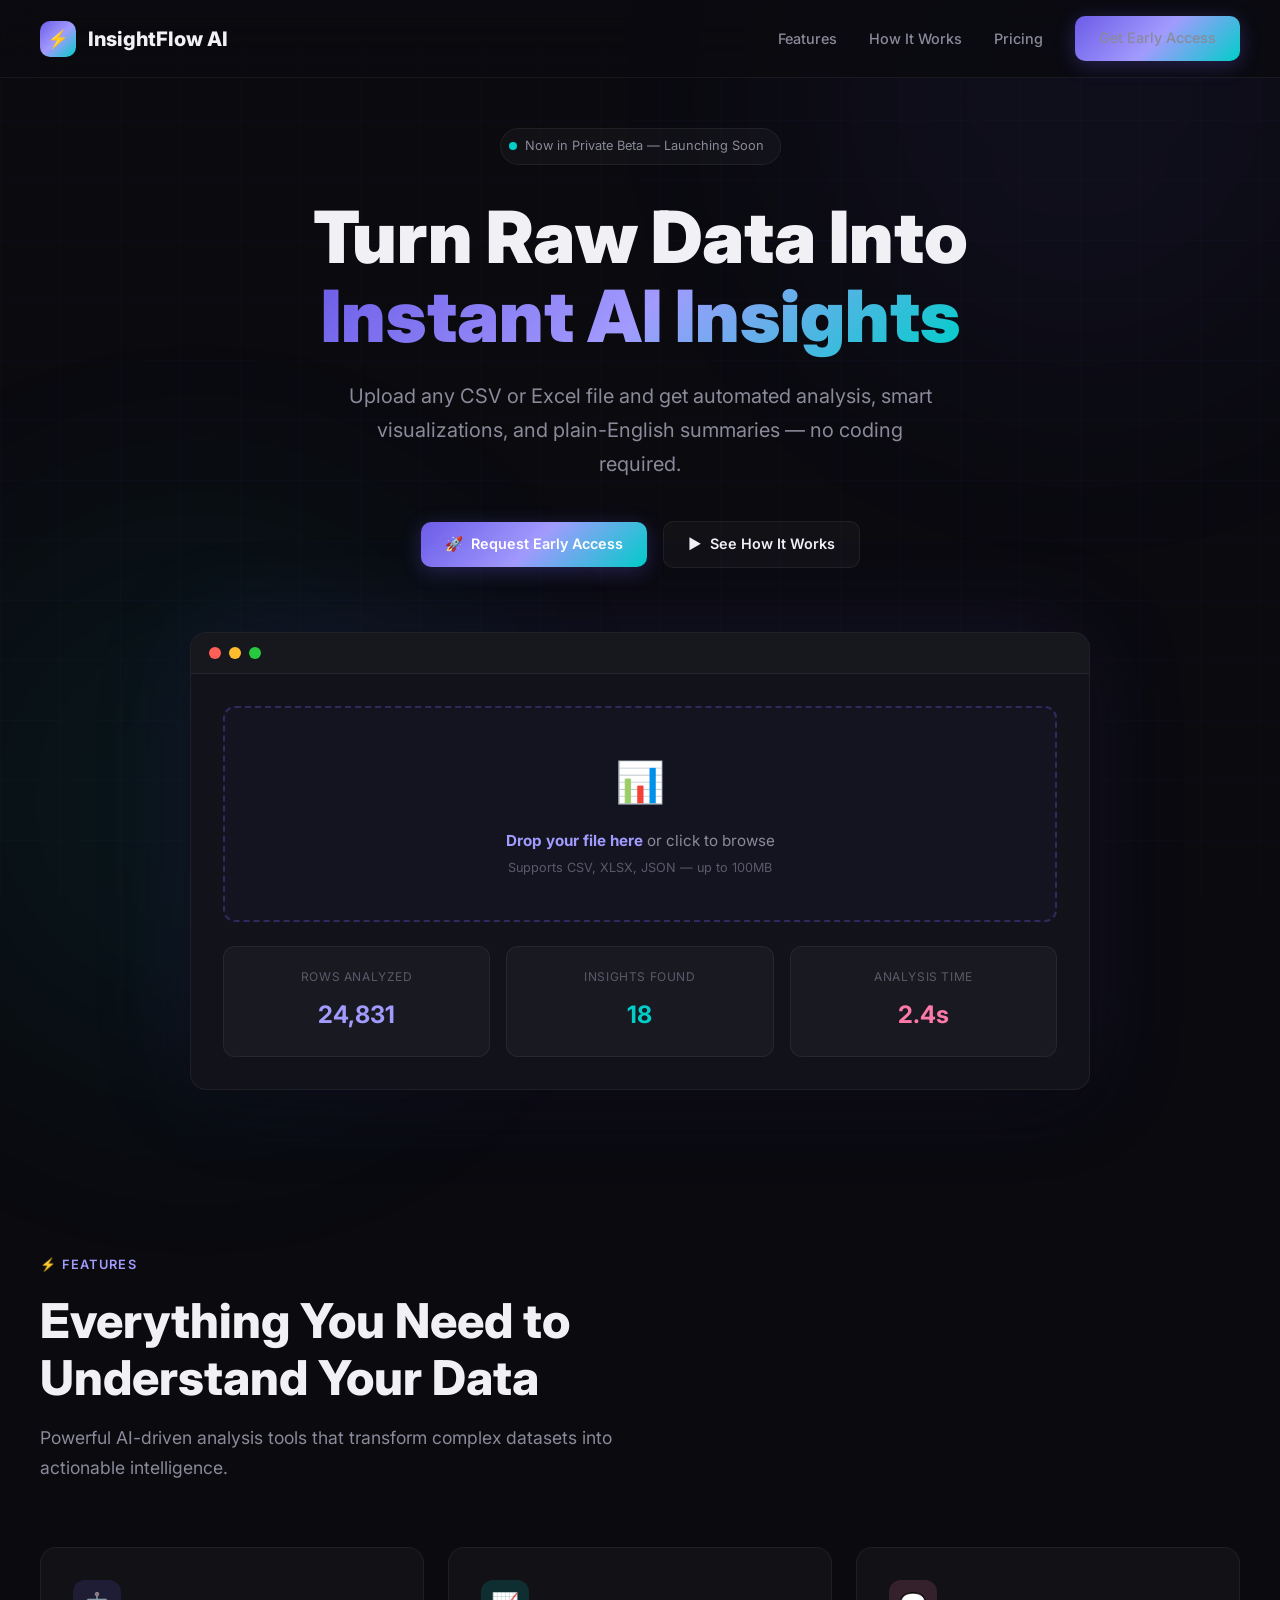
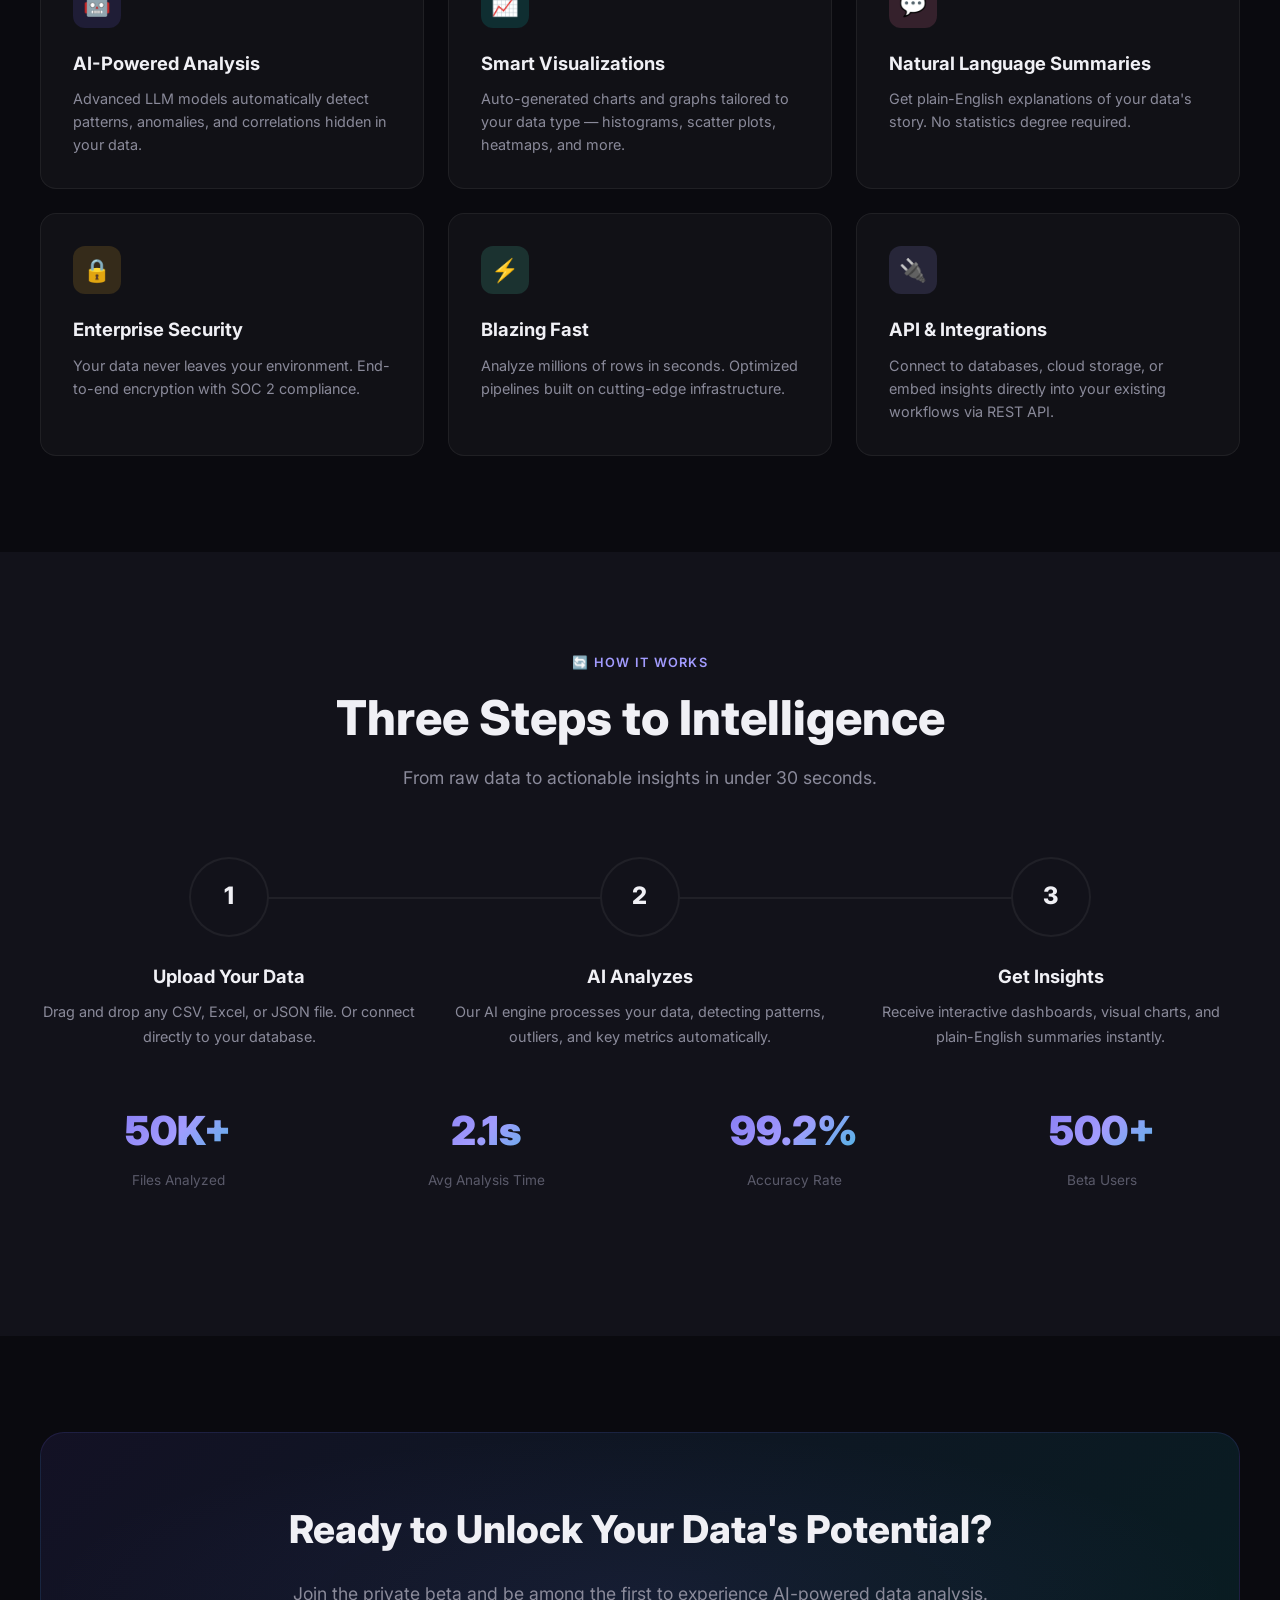
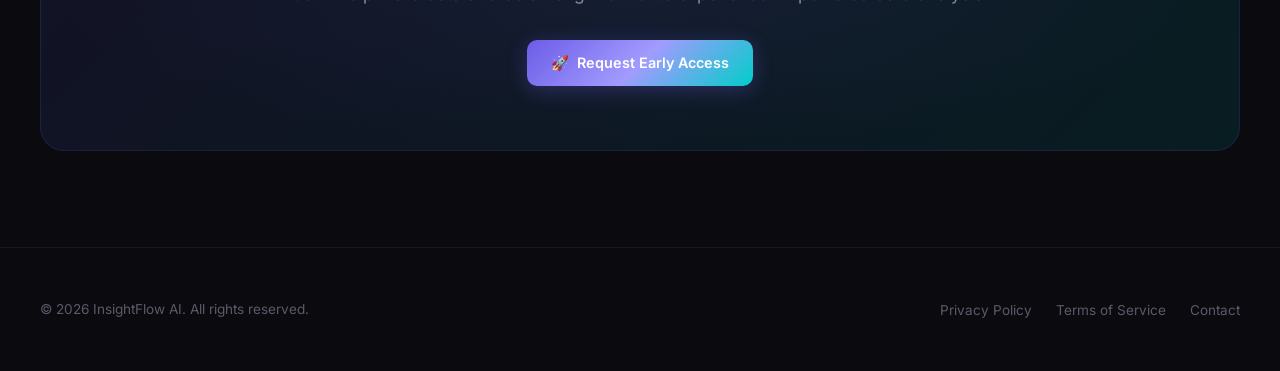
==== index.html @ 0119cfd0 "InsightFlow AI - Landing page for Kiro startup application" ====
<!DOCTYPE html>
<html lang="en">
<head>
    <meta charset="UTF-8">
    <meta name="viewport" content="width=device-width, initial-scale=1.0">
    <title>InsightFlow AI — Instant Data Insights, Powered by AI</title>
    <meta name="description" content="Upload any CSV or Excel file and get instant AI-powered insights, visualizations, and plain-English summaries. InsightFlow AI makes data analysis simple for everyone.">
    <link rel="preconnect" href="https://fonts.googleapis.com">
    <link rel="preconnect" href="https://fonts.gstatic.com" crossorigin>
    <link href="https://fonts.googleapis.com/css2?family=Inter:wght@300;400;500;600;700;800;900&display=swap" rel="stylesheet">
    <link rel="icon" type="image/svg+xml" href="data:image/svg+xml,<svg xmlns='http://www.w3.org/2000/svg' viewBox='0 0 100 100'><text y='.9em' font-size='90'>⚡</text></svg>">
    <style>
        *, *::before, *::after {
            margin: 0;
            padding: 0;
            box-sizing: border-box;
        }

        :root {
            --bg-primary: #0a0a0f;
            --bg-secondary: #12121a;
            --bg-card: rgba(255, 255, 255, 0.03);
            --border-subtle: rgba(255, 255, 255, 0.06);
            --text-primary: #f0f0f5;
            --text-secondary: #8a8a9a;
            --text-muted: #5a5a6a;
            --accent-1: #6c5ce7;
            --accent-2: #a29bfe;
            --accent-3: #00cec9;
            --accent-gradient: linear-gradient(135deg, #6c5ce7 0%, #a29bfe 50%, #00cec9 100%);
            --glow-purple: rgba(108, 92, 231, 0.15);
            --glow-cyan: rgba(0, 206, 201, 0.15);
        }

        html {
            scroll-behavior: smooth;
        }

        body {
            font-family: 'Inter', -apple-system, BlinkMacSystemFont, sans-serif;
            background: var(--bg-primary);
            color: var(--text-primary);
            line-height: 1.7;
            overflow-x: hidden;
        }

        /* ====== ANIMATED BACKGROUND ====== */
        .bg-grid {
            position: fixed;
            inset: 0;
            z-index: 0;
            background-image: 
                linear-gradient(rgba(108, 92, 231, 0.03) 1px, transparent 1px),
                linear-gradient(90deg, rgba(108, 92, 231, 0.03) 1px, transparent 1px);
            background-size: 60px 60px;
            pointer-events: none;
        }

        .bg-glow {
            position: fixed;
            width: 600px;
            height: 600px;
            border-radius: 50%;
            filter: blur(120px);
            opacity: 0.4;
            pointer-events: none;
            z-index: 0;
        }

        .bg-glow-1 {
            top: -200px;
            right: -100px;
            background: var(--glow-purple);
            animation: float 8s ease-in-out infinite;
        }

        .bg-glow-2 {
            bottom: -200px;
            left: -100px;
            background: var(--glow-cyan);
            animation: float 10s ease-in-out infinite reverse;
        }

        @keyframes float {
            0%, 100% { transform: translate(0, 0) scale(1); }
            50% { transform: translate(30px, -30px) scale(1.1); }
        }

        /* ====== NAVBAR ====== */
        .navbar {
            position: fixed;
            top: 0;
            left: 0;
            right: 0;
            z-index: 100;
            padding: 1rem 2rem;
            backdrop-filter: blur(20px);
            background: rgba(10, 10, 15, 0.8);
            border-bottom: 1px solid var(--border-subtle);
            transition: all 0.3s ease;
        }

        .navbar-inner {
            max-width: 1200px;
            margin: 0 auto;
            display: flex;
            align-items: center;
            justify-content: space-between;
        }

        .logo {
            display: flex;
            align-items: center;
            gap: 0.75rem;
            text-decoration: none;
            font-weight: 800;
            font-size: 1.25rem;
            color: var(--text-primary);
        }

        .logo-icon {
            width: 36px;
            height: 36px;
            border-radius: 10px;
            background: var(--accent-gradient);
            display: flex;
            align-items: center;
            justify-content: center;
            font-size: 1.1rem;
        }

        .nav-links {
            display: flex;
            align-items: center;
            gap: 2rem;
            list-style: none;
        }

        .nav-links a {
            color: var(--text-secondary);
            text-decoration: none;
            font-size: 0.9rem;
            font-weight: 500;
            transition: color 0.3s ease;
        }

        .nav-links a:hover {
            color: var(--text-primary);
        }

        .btn {
            display: inline-flex;
            align-items: center;
            gap: 0.5rem;
            padding: 0.65rem 1.5rem;
            border-radius: 10px;
            font-weight: 600;
            font-size: 0.9rem;
            text-decoration: none;
            transition: all 0.3s ease;
            cursor: pointer;
            border: none;
            font-family: inherit;
        }

        .btn-primary {
            background: var(--accent-gradient);
            color: white;
            box-shadow: 0 4px 20px rgba(108, 92, 231, 0.3);
        }

        .btn-primary:hover {
            transform: translateY(-2px);
            box-shadow: 0 8px 30px rgba(108, 92, 231, 0.4);
        }

        .btn-secondary {
            background: var(--bg-card);
            color: var(--text-primary);
            border: 1px solid var(--border-subtle);
        }

        .btn-secondary:hover {
            background: rgba(255, 255, 255, 0.06);
            border-color: rgba(255, 255, 255, 0.12);
        }

        /* ====== HERO ====== */
        .hero {
            position: relative;
            z-index: 1;
            min-height: 100vh;
            display: flex;
            flex-direction: column;
            align-items: center;
            justify-content: center;
            text-align: center;
            padding: 8rem 2rem 4rem;
        }

        .hero-badge {
            display: inline-flex;
            align-items: center;
            gap: 0.5rem;
            padding: 0.4rem 1rem 0.4rem 0.5rem;
            border-radius: 50px;
            background: var(--bg-card);
            border: 1px solid var(--border-subtle);
            font-size: 0.8rem;
            color: var(--text-secondary);
            margin-bottom: 2rem;
            animation: fadeInUp 0.8s ease forwards;
        }

        .hero-badge-dot {
            width: 8px;
            height: 8px;
            border-radius: 50%;
            background: var(--accent-3);
            animation: pulse-dot 2s ease-in-out infinite;
        }

        @keyframes pulse-dot {
            0%, 100% { opacity: 1; box-shadow: 0 0 0 0 rgba(0, 206, 201, 0.4); }
            50% { opacity: 0.8; box-shadow: 0 0 0 6px rgba(0, 206, 201, 0); }
        }

        .hero h1 {
            font-size: clamp(2.5rem, 6vw, 4.5rem);
            font-weight: 900;
            line-height: 1.1;
            margin-bottom: 1.5rem;
            animation: fadeInUp 0.8s ease 0.1s both;
        }

        .hero h1 .gradient-text {
            background: var(--accent-gradient);
            -webkit-background-clip: text;
            -webkit-text-fill-color: transparent;
            background-clip: text;
        }

        .hero p {
            font-size: clamp(1rem, 2vw, 1.25rem);
            color: var(--text-secondary);
            max-width: 600px;
            margin-bottom: 2.5rem;
            animation: fadeInUp 0.8s ease 0.2s both;
        }

        .hero-cta {
            display: flex;
            align-items: center;
            gap: 1rem;
            animation: fadeInUp 0.8s ease 0.3s both;
        }

        @keyframes fadeInUp {
            from { opacity: 0; transform: translateY(20px); }
            to { opacity: 1; transform: translateY(0); }
        }

        /* Hero Visual */
        .hero-visual {
            margin-top: 4rem;
            width: 100%;
            max-width: 900px;
            animation: fadeInUp 0.8s ease 0.4s both;
        }

        .browser-window {
            border-radius: 16px;
            border: 1px solid var(--border-subtle);
            background: var(--bg-secondary);
            overflow: hidden;
            box-shadow: 
                0 20px 60px rgba(0, 0, 0, 0.4),
                0 0 100px var(--glow-purple);
        }

        .browser-header {
            display: flex;
            align-items: center;
            gap: 8px;
            padding: 14px 18px;
            background: rgba(255, 255, 255, 0.02);
            border-bottom: 1px solid var(--border-subtle);
        }

        .browser-dot {
            width: 12px;
            height: 12px;
            border-radius: 50%;
        }

        .browser-dot:nth-child(1) { background: #ff5f56; }
        .browser-dot:nth-child(2) { background: #ffbd2e; }
        .browser-dot:nth-child(3) { background: #27c93f; }

        .browser-body {
            padding: 2rem;
            min-height: 300px;
            display: flex;
            flex-direction: column;
            gap: 1.5rem;
        }

        .demo-upload {
            display: flex;
            flex-direction: column;
            align-items: center;
            justify-content: center;
            padding: 2.5rem;
            border: 2px dashed rgba(108, 92, 231, 0.3);
            border-radius: 12px;
            background: rgba(108, 92, 231, 0.03);
            transition: all 0.3s ease;
        }

        .demo-upload:hover {
            border-color: rgba(108, 92, 231, 0.5);
            background: rgba(108, 92, 231, 0.06);
        }

        .upload-icon {
            font-size: 2.5rem;
            margin-bottom: 0.75rem;
        }

        .upload-text {
            color: var(--text-secondary);
            font-size: 0.95rem;
        }

        .upload-text strong {
            color: var(--accent-2);
        }

        .demo-results {
            display: grid;
            grid-template-columns: repeat(3, 1fr);
            gap: 1rem;
        }

        .demo-card {
            padding: 1.25rem;
            border-radius: 12px;
            background: var(--bg-card);
            border: 1px solid var(--border-subtle);
        }

        .demo-card-label {
            font-size: 0.75rem;
            color: var(--text-muted);
            text-transform: uppercase;
            letter-spacing: 0.05em;
            margin-bottom: 0.5rem;
        }

        .demo-card-value {
            font-size: 1.5rem;
            font-weight: 700;
        }

        .demo-card:nth-child(1) .demo-card-value { color: var(--accent-2); }
        .demo-card:nth-child(2) .demo-card-value { color: var(--accent-3); }
        .demo-card:nth-child(3) .demo-card-value { color: #fd79a8; }

        /* ====== SECTIONS ====== */
        section {
            position: relative;
            z-index: 1;
            padding: 6rem 2rem;
        }

        .section-inner {
            max-width: 1200px;
            margin: 0 auto;
        }

        .section-label {
            display: inline-flex;
            align-items: center;
            gap: 0.5rem;
            font-size: 0.8rem;
            font-weight: 600;
            text-transform: uppercase;
            letter-spacing: 0.1em;
            color: var(--accent-2);
            margin-bottom: 1rem;
        }

        .section-title {
            font-size: clamp(2rem, 4vw, 3rem);
            font-weight: 800;
            line-height: 1.2;
            margin-bottom: 1rem;
        }

        .section-subtitle {
            font-size: 1.1rem;
            color: var(--text-secondary);
            max-width: 600px;
            margin-bottom: 4rem;
        }

        /* ====== FEATURES ====== */
        .features-grid {
            display: grid;
            grid-template-columns: repeat(auto-fit, minmax(320px, 1fr));
            gap: 1.5rem;
        }

        .feature-card {
            padding: 2rem;
            border-radius: 16px;
            background: var(--bg-card);
            border: 1px solid var(--border-subtle);
            transition: all 0.4s ease;
            position: relative;
            overflow: hidden;
        }

        .feature-card::before {
            content: '';
            position: absolute;
            top: 0;
            left: 0;
            right: 0;
            height: 2px;
            background: var(--accent-gradient);
            opacity: 0;
            transition: opacity 0.4s ease;
        }

        .feature-card:hover {
            border-color: rgba(108, 92, 231, 0.2);
            transform: translateY(-4px);
            box-shadow: 0 12px 40px rgba(0, 0, 0, 0.2);
        }

        .feature-card:hover::before {
            opacity: 1;
        }

        .feature-icon {
            width: 48px;
            height: 48px;
            border-radius: 12px;
            display: flex;
            align-items: center;
            justify-content: center;
            font-size: 1.4rem;
            margin-bottom: 1.25rem;
        }

        .feature-card:nth-child(1) .feature-icon { background: rgba(108, 92, 231, 0.15); }
        .feature-card:nth-child(2) .feature-icon { background: rgba(0, 206, 201, 0.15); }
        .feature-card:nth-child(3) .feature-icon { background: rgba(253, 121, 168, 0.15); }
        .feature-card:nth-child(4) .feature-icon { background: rgba(255, 189, 46, 0.15); }
        .feature-card:nth-child(5) .feature-icon { background: rgba(85, 230, 193, 0.15); }
        .feature-card:nth-child(6) .feature-icon { background: rgba(162, 155, 254, 0.15); }

        .feature-card h3 {
            font-size: 1.15rem;
            font-weight: 700;
            margin-bottom: 0.5rem;
        }

        .feature-card p {
            font-size: 0.9rem;
            color: var(--text-secondary);
            line-height: 1.6;
        }

        /* ====== HOW IT WORKS ====== */
        .steps {
            display: grid;
            grid-template-columns: repeat(3, 1fr);
            gap: 2rem;
            position: relative;
        }

        .steps::before {
            content: '';
            position: absolute;
            top: 40px;
            left: 15%;
            right: 15%;
            height: 2px;
            background: var(--border-subtle);
        }

        .step {
            text-align: center;
            position: relative;
        }

        .step-number {
            width: 80px;
            height: 80px;
            border-radius: 50%;
            background: var(--bg-secondary);
            border: 2px solid var(--border-subtle);
            display: flex;
            align-items: center;
            justify-content: center;
            font-size: 1.5rem;
            font-weight: 800;
            margin: 0 auto 1.5rem;
            position: relative;
            z-index: 1;
            transition: all 0.3s ease;
        }

        .step:hover .step-number {
            border-color: var(--accent-1);
            box-shadow: 0 0 30px var(--glow-purple);
            background: var(--accent-gradient);
            color: white;
        }

        .step h3 {
            font-size: 1.15rem;
            font-weight: 700;
            margin-bottom: 0.5rem;
        }

        .step p {
            font-size: 0.9rem;
            color: var(--text-secondary);
        }

        /* ====== STATS ====== */
        .stats {
            display: grid;
            grid-template-columns: repeat(4, 1fr);
            gap: 2rem;
            padding: 3rem 0;
        }

        .stat {
            text-align: center;
        }

        .stat-value {
            font-size: 2.5rem;
            font-weight: 900;
            background: var(--accent-gradient);
            -webkit-background-clip: text;
            -webkit-text-fill-color: transparent;
            background-clip: text;
        }

        .stat-label {
            font-size: 0.85rem;
            color: var(--text-muted);
            margin-top: 0.25rem;
        }

        /* ====== CTA ====== */
        .cta-section {
            text-align: center;
        }

        .cta-box {
            padding: 4rem;
            border-radius: 24px;
            background: linear-gradient(135deg, rgba(108, 92, 231, 0.1) 0%, rgba(0, 206, 201, 0.1) 100%);
            border: 1px solid rgba(108, 92, 231, 0.15);
            position: relative;
            overflow: hidden;
        }

        .cta-box::before {
            content: '';
            position: absolute;
            inset: 0;
            background: radial-gradient(ellipse at center, rgba(108, 92, 231, 0.08) 0%, transparent 70%);
            pointer-events: none;
        }

        .cta-box h2 {
            font-size: clamp(1.8rem, 3vw, 2.5rem);
            font-weight: 800;
            margin-bottom: 1rem;
            position: relative;
        }

        .cta-box p {
            color: var(--text-secondary);
            font-size: 1.1rem;
            margin-bottom: 2rem;
            position: relative;
        }

        .cta-box .btn {
            position: relative;
        }

        /* ====== FOOTER ====== */
        footer {
            position: relative;
            z-index: 1;
            padding: 3rem 2rem;
            border-top: 1px solid var(--border-subtle);
        }

        .footer-inner {
            max-width: 1200px;
            margin: 0 auto;
            display: flex;
            justify-content: space-between;
            align-items: center;
        }

        .footer-text {
            font-size: 0.85rem;
            color: var(--text-muted);
        }

        .footer-links {
            display: flex;
            gap: 1.5rem;
            list-style: none;
        }

        .footer-links a {
            color: var(--text-muted);
            text-decoration: none;
            font-size: 0.85rem;
            transition: color 0.3s ease;
        }

        .footer-links a:hover {
            color: var(--text-secondary);
        }

        /* ====== RESPONSIVE ====== */
        @media (max-width: 768px) {
            .nav-links { display: none; }
            .demo-results { grid-template-columns: 1fr; }
            .steps { grid-template-columns: 1fr; }
            .steps::before { display: none; }
            .stats { grid-template-columns: repeat(2, 1fr); }
            .hero-cta { flex-direction: column; }
            .footer-inner { flex-direction: column; gap: 1rem; }
            .cta-box { padding: 2.5rem 1.5rem; }
        }

        /* ====== SCROLL REVEAL ====== */
        .reveal {
            opacity: 0;
            transform: translateY(30px);
            transition: all 0.7s ease;
        }

        .reveal.visible {
            opacity: 1;
            transform: translateY(0);
        }
    </style>
</head>
<body>
    <!-- Background Effects -->
    <div class="bg-grid"></div>
    <div class="bg-glow bg-glow-1"></div>
    <div class="bg-glow bg-glow-2"></div>

    <!-- Navbar -->
    <nav class="navbar" id="navbar">
        <div class="navbar-inner">
            <a href="#" class="logo">
                <div class="logo-icon">⚡</div>
                InsightFlow AI
            </a>
            <ul class="nav-links">
                <li><a href="#features">Features</a></li>
                <li><a href="#how-it-works">How It Works</a></li>
                <li><a href="#pricing">Pricing</a></li>
                <li><a href="#cta" class="btn btn-primary">Get Early Access</a></li>
            </ul>
        </div>
    </nav>

    <!-- Hero -->
    <section class="hero" id="hero">
        <div class="hero-badge">
            <div class="hero-badge-dot"></div>
            Now in Private Beta — Launching Soon
        </div>
        <h1>
            Turn Raw Data Into<br>
            <span class="gradient-text">Instant AI Insights</span>
        </h1>
        <p>
            Upload any CSV or Excel file and get automated analysis, smart visualizations, and plain-English summaries — no coding required.
        </p>
        <div class="hero-cta">
            <a href="#cta" class="btn btn-primary" id="hero-cta-btn">
                <span>🚀</span> Request Early Access
            </a>
            <a href="#how-it-works" class="btn btn-secondary">
                <span>▶</span> See How It Works
            </a>
        </div>

        <!-- Hero Visual -->
        <div class="hero-visual">
            <div class="browser-window">
                <div class="browser-header">
                    <div class="browser-dot"></div>
                    <div class="browser-dot"></div>
                    <div class="browser-dot"></div>
                </div>
                <div class="browser-body">
                    <div class="demo-upload">
                        <div class="upload-icon">📊</div>
                        <div class="upload-text">
                            <strong>Drop your file here</strong> or click to browse<br>
                            <small style="color: var(--text-muted)">Supports CSV, XLSX, JSON — up to 100MB</small>
                        </div>
                    </div>
                    <div class="demo-results">
                        <div class="demo-card">
                            <div class="demo-card-label">Rows Analyzed</div>
                            <div class="demo-card-value">24,831</div>
                        </div>
                        <div class="demo-card">
                            <div class="demo-card-label">Insights Found</div>
                            <div class="demo-card-value">18</div>
                        </div>
                        <div class="demo-card">
                            <div class="demo-card-label">Analysis Time</div>
                            <div class="demo-card-value">2.4s</div>
                        </div>
                    </div>
                </div>
            </div>
        </div>
    </section>

    <!-- Features -->
    <section id="features">
        <div class="section-inner">
            <div class="reveal">
                <div class="section-label">⚡ Features</div>
                <h2 class="section-title">Everything You Need to<br>Understand Your Data</h2>
                <p class="section-subtitle">
                    Powerful AI-driven analysis tools that transform complex datasets into actionable intelligence.
                </p>
            </div>
            <div class="features-grid">
                <div class="feature-card reveal">
                    <div class="feature-icon">🤖</div>
                    <h3>AI-Powered Analysis</h3>
                    <p>Advanced LLM models automatically detect patterns, anomalies, and correlations hidden in your data.</p>
                </div>
                <div class="feature-card reveal">
                    <div class="feature-icon">📈</div>
                    <h3>Smart Visualizations</h3>
                    <p>Auto-generated charts and graphs tailored to your data type — histograms, scatter plots, heatmaps, and more.</p>
                </div>
                <div class="feature-card reveal">
                    <div class="feature-icon">💬</div>
                    <h3>Natural Language Summaries</h3>
                    <p>Get plain-English explanations of your data's story. No statistics degree required.</p>
                </div>
                <div class="feature-card reveal">
                    <div class="feature-icon">🔒</div>
                    <h3>Enterprise Security</h3>
                    <p>Your data never leaves your environment. End-to-end encryption with SOC 2 compliance.</p>
                </div>
                <div class="feature-card reveal">
                    <div class="feature-icon">⚡</div>
                    <h3>Blazing Fast</h3>
                    <p>Analyze millions of rows in seconds. Optimized pipelines built on cutting-edge infrastructure.</p>
                </div>
                <div class="feature-card reveal">
                    <div class="feature-icon">🔌</div>
                    <h3>API & Integrations</h3>
                    <p>Connect to databases, cloud storage, or embed insights directly into your existing workflows via REST API.</p>
                </div>
            </div>
        </div>
    </section>

    <!-- How It Works -->
    <section id="how-it-works" style="background: var(--bg-secondary);">
        <div class="section-inner">
            <div class="reveal" style="text-align: center;">
                <div class="section-label">🔄 How It Works</div>
                <h2 class="section-title">Three Steps to Intelligence</h2>
                <p class="section-subtitle" style="margin-left: auto; margin-right: auto;">
                    From raw data to actionable insights in under 30 seconds.
                </p>
            </div>
            <div class="steps reveal">
                <div class="step">
                    <div class="step-number">1</div>
                    <h3>Upload Your Data</h3>
                    <p>Drag and drop any CSV, Excel, or JSON file. Or connect directly to your database.</p>
                </div>
                <div class="step">
                    <div class="step-number">2</div>
                    <h3>AI Analyzes</h3>
                    <p>Our AI engine processes your data, detecting patterns, outliers, and key metrics automatically.</p>
                </div>
                <div class="step">
                    <div class="step-number">3</div>
                    <h3>Get Insights</h3>
                    <p>Receive interactive dashboards, visual charts, and plain-English summaries instantly.</p>
                </div>
            </div>

            <!-- Stats -->
            <div class="stats reveal">
                <div class="stat">
                    <div class="stat-value">50K+</div>
                    <div class="stat-label">Files Analyzed</div>
                </div>
                <div class="stat">
                    <div class="stat-value">2.1s</div>
                    <div class="stat-label">Avg Analysis Time</div>
                </div>
                <div class="stat">
                    <div class="stat-value">99.2%</div>
                    <div class="stat-label">Accuracy Rate</div>
                </div>
                <div class="stat">
                    <div class="stat-value">500+</div>
                    <div class="stat-label">Beta Users</div>
                </div>
            </div>
        </div>
    </section>

    <!-- CTA -->
    <section class="cta-section" id="cta">
        <div class="section-inner">
            <div class="cta-box reveal">
                <h2>Ready to Unlock Your Data's Potential?</h2>
                <p>Join the private beta and be among the first to experience AI-powered data analysis.</p>
                <a href="mailto:hello@insightflow.ai" class="btn btn-primary" id="final-cta-btn">
                    <span>🚀</span> Request Early Access
                </a>
            </div>
        </div>
    </section>

    <!-- Footer -->
    <footer>
        <div class="footer-inner">
            <div class="footer-text">© 2026 InsightFlow AI. All rights reserved.</div>
            <ul class="footer-links">
                <li><a href="#">Privacy Policy</a></li>
                <li><a href="#">Terms of Service</a></li>
                <li><a href="#">Contact</a></li>
            </ul>
        </div>
    </footer>

    <!-- Scripts -->
    <script>
        // Scroll reveal
        const revealElements = document.querySelectorAll('.reveal');
        const observer = new IntersectionObserver((entries) => {
            entries.forEach(entry => {
                if (entry.isIntersecting) {
                    entry.target.classList.add('visible');
                }
            });
        }, { threshold: 0.1, rootMargin: '0px 0px -50px 0px' });

        revealElements.forEach(el => observer.observe(el));

        // Navbar scroll effect
        window.addEventListener('scroll', () => {
            const navbar = document.getElementById('navbar');
            if (window.scrollY > 50) {
                navbar.style.padding = '0.6rem 2rem';
            } else {
                navbar.style.padding = '1rem 2rem';
            }
        });

        // Smooth counter animation for stats
        const animateCounters = () => {
            const stats = document.querySelectorAll('.stat-value');
            stats.forEach(stat => {
                const text = stat.textContent;
                // Keep as is — the visual numbers are static for landing page
            });
        };
    </script>
</body>
</html>
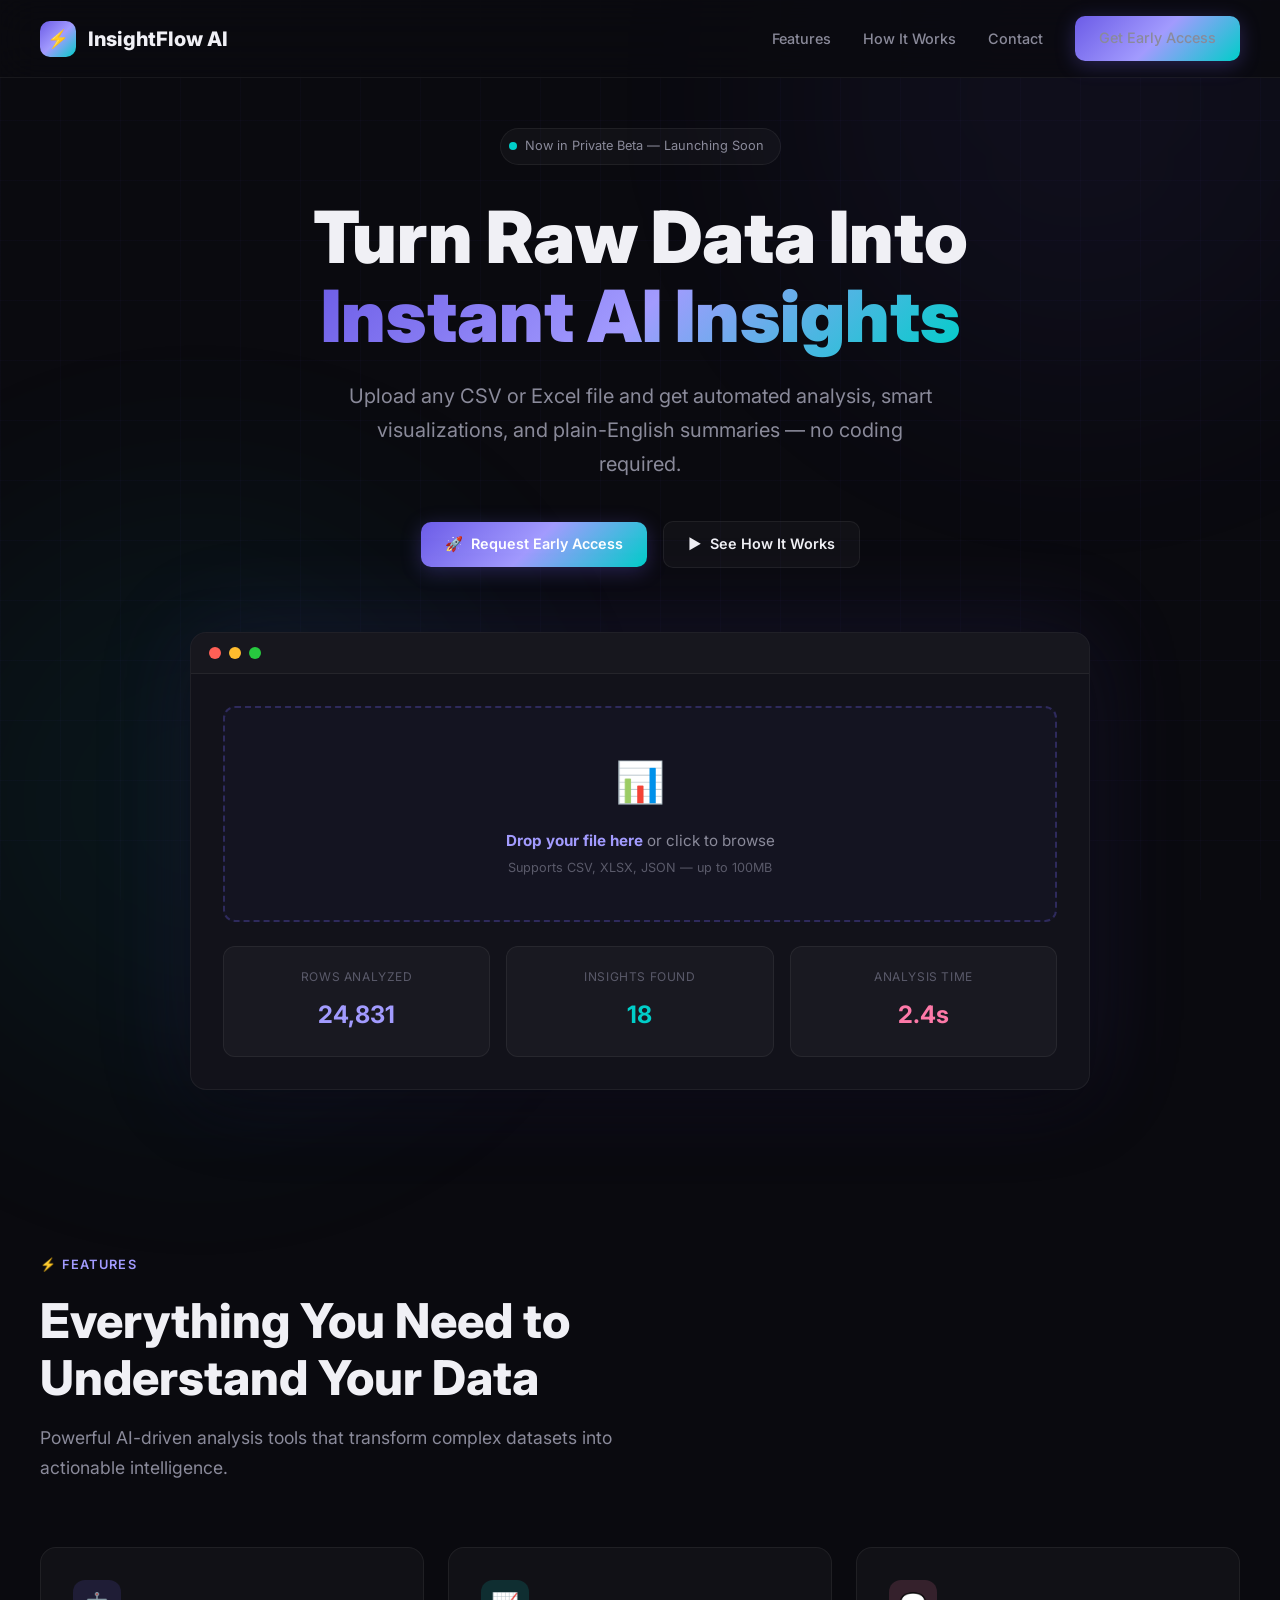
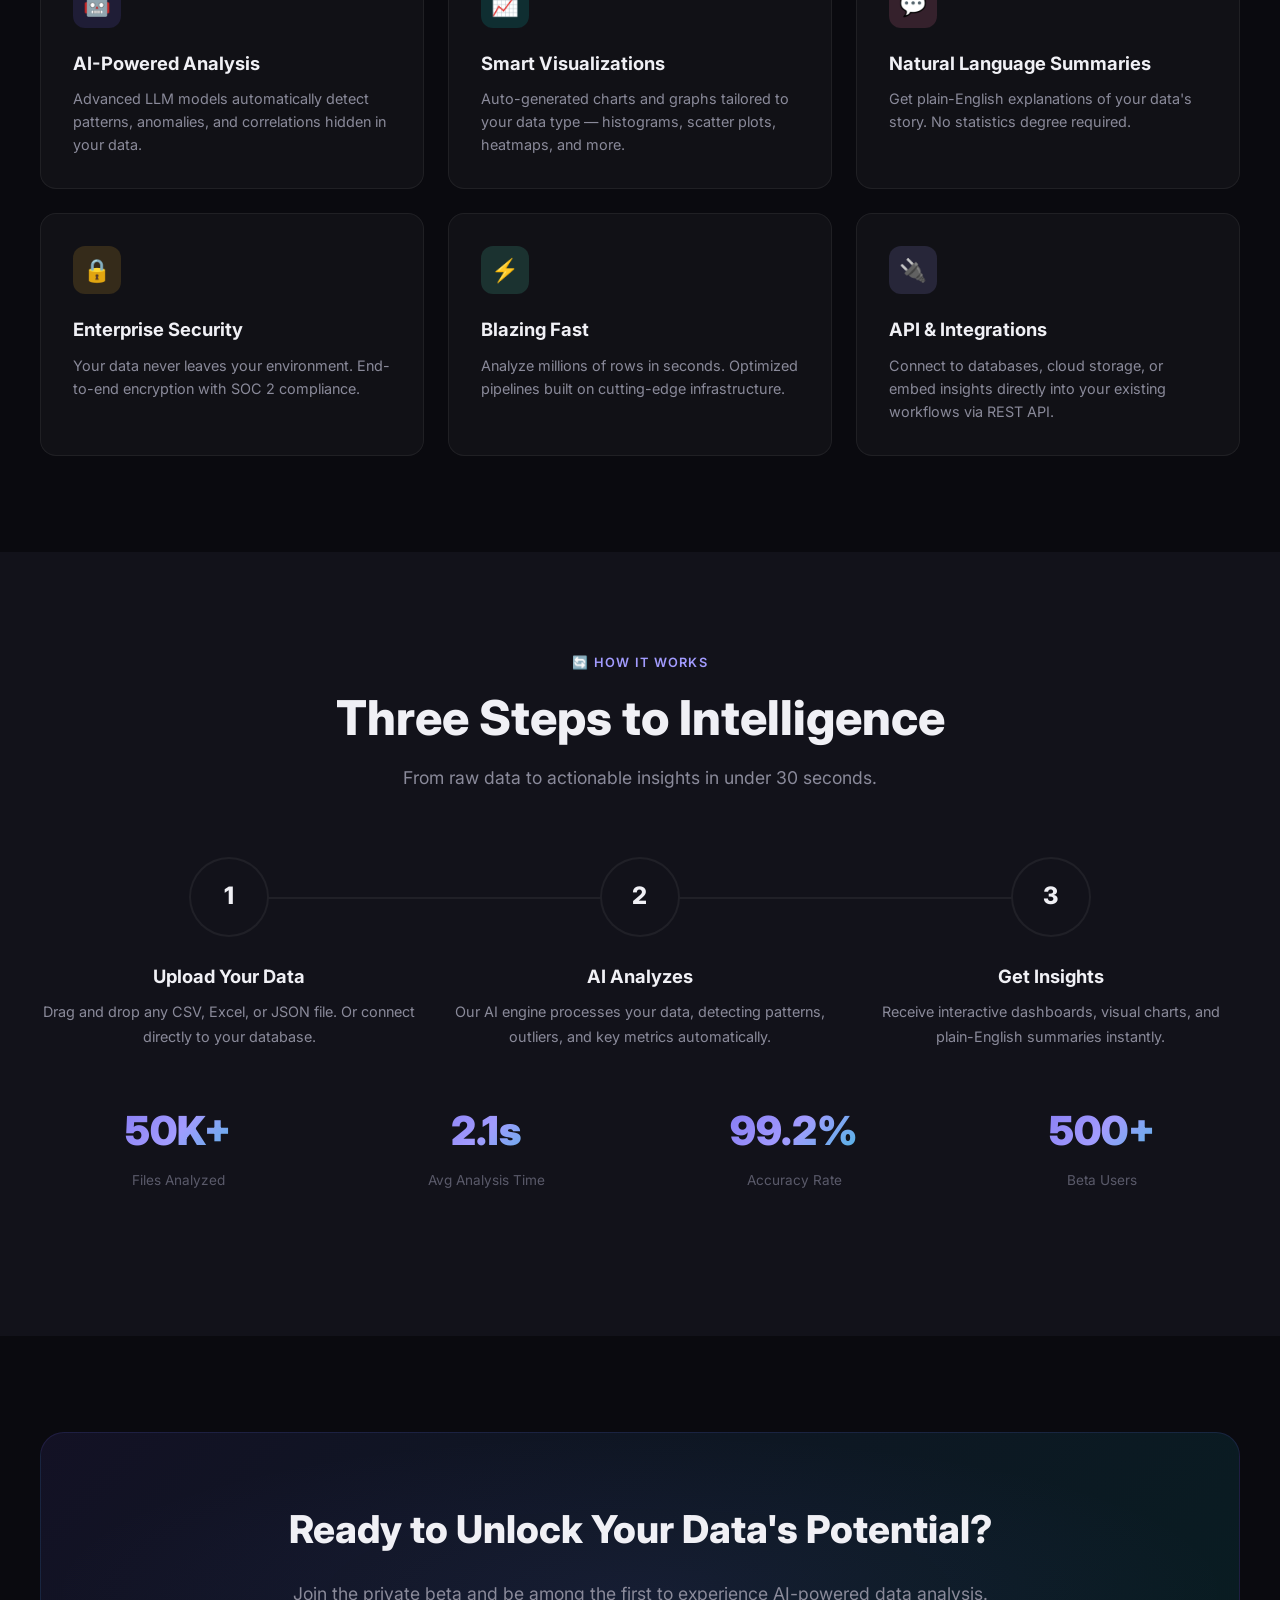
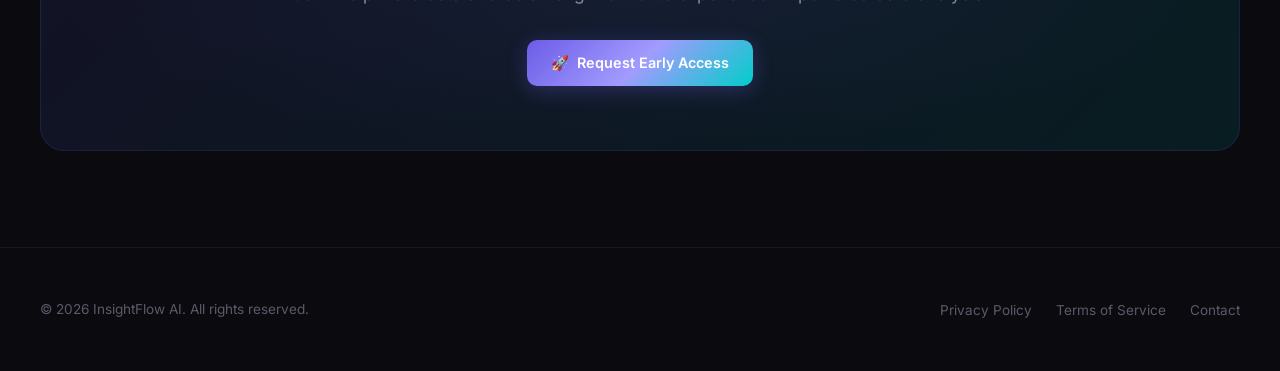
==== commit cca29efd: "fix: remove dead Pricing nav link, replace with Contact mailto" ====
--- a/index.html
+++ b/index.html
@@ -677,7 +677,7 @@
             <ul class="nav-links">
                 <li><a href="#features">Features</a></li>
                 <li><a href="#how-it-works">How It Works</a></li>
-                <li><a href="#pricing">Pricing</a></li>
+                <li><a href="mailto:hello@insightflowai.online">Contact</a></li>
                 <li><a href="#cta" class="btn btn-primary">Get Early Access</a></li>
             </ul>
         </div>
@@ -841,7 +841,7 @@
             <div class="cta-box reveal">
                 <h2>Ready to Unlock Your Data's Potential?</h2>
                 <p>Join the private beta and be among the first to experience AI-powered data analysis.</p>
-                <a href="mailto:hello@insightflow.ai" class="btn btn-primary" id="final-cta-btn">
+                <a href="mailto:hello@insightflowai.online" class="btn btn-primary" id="final-cta-btn">
                     <span>🚀</span> Request Early Access
                 </a>
             </div>
@@ -853,9 +853,9 @@
         <div class="footer-inner">
             <div class="footer-text">© 2026 InsightFlow AI. All rights reserved.</div>
             <ul class="footer-links">
-                <li><a href="#">Privacy Policy</a></li>
-                <li><a href="#">Terms of Service</a></li>
-                <li><a href="#">Contact</a></li>
+                <li><a href="privacy.html">Privacy Policy</a></li>
+                <li><a href="terms.html">Terms of Service</a></li>
+                <li><a href="mailto:hello@insightflowai.online">Contact</a></li>
             </ul>
         </div>
     </footer>
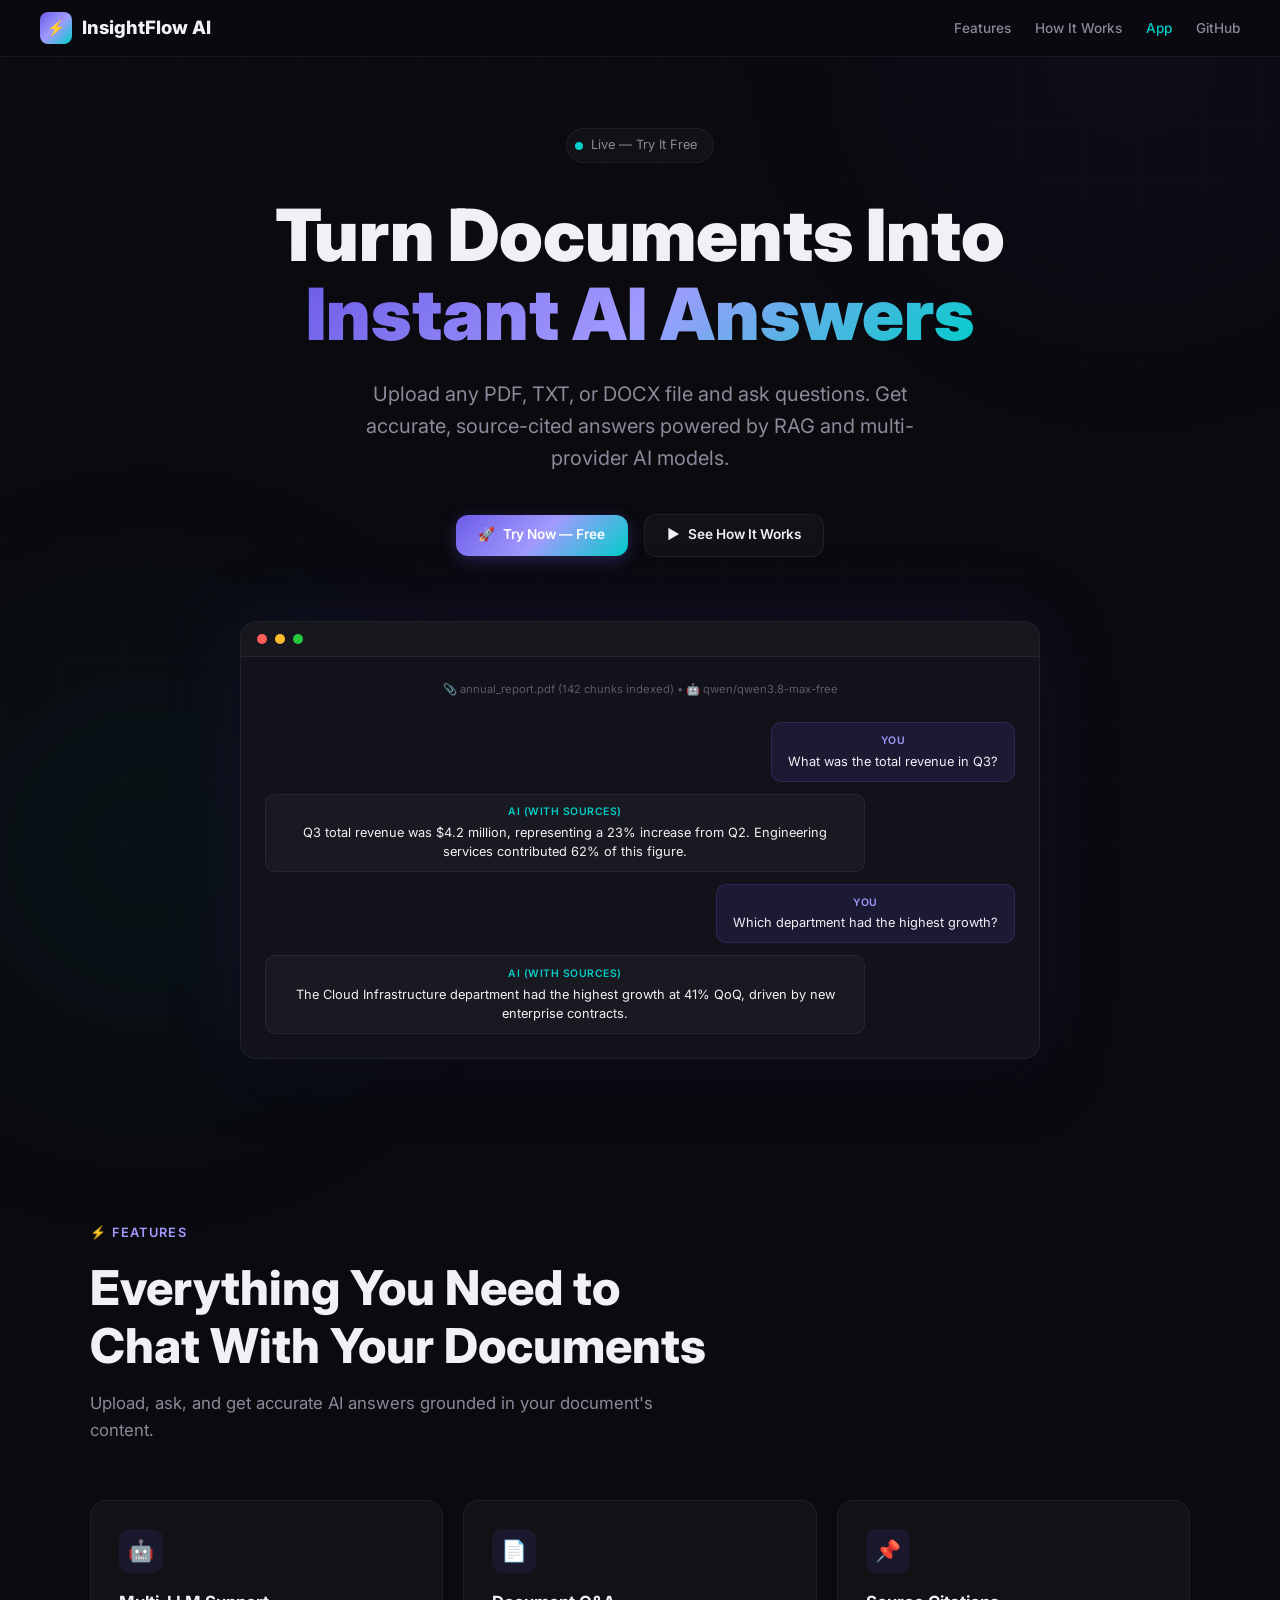
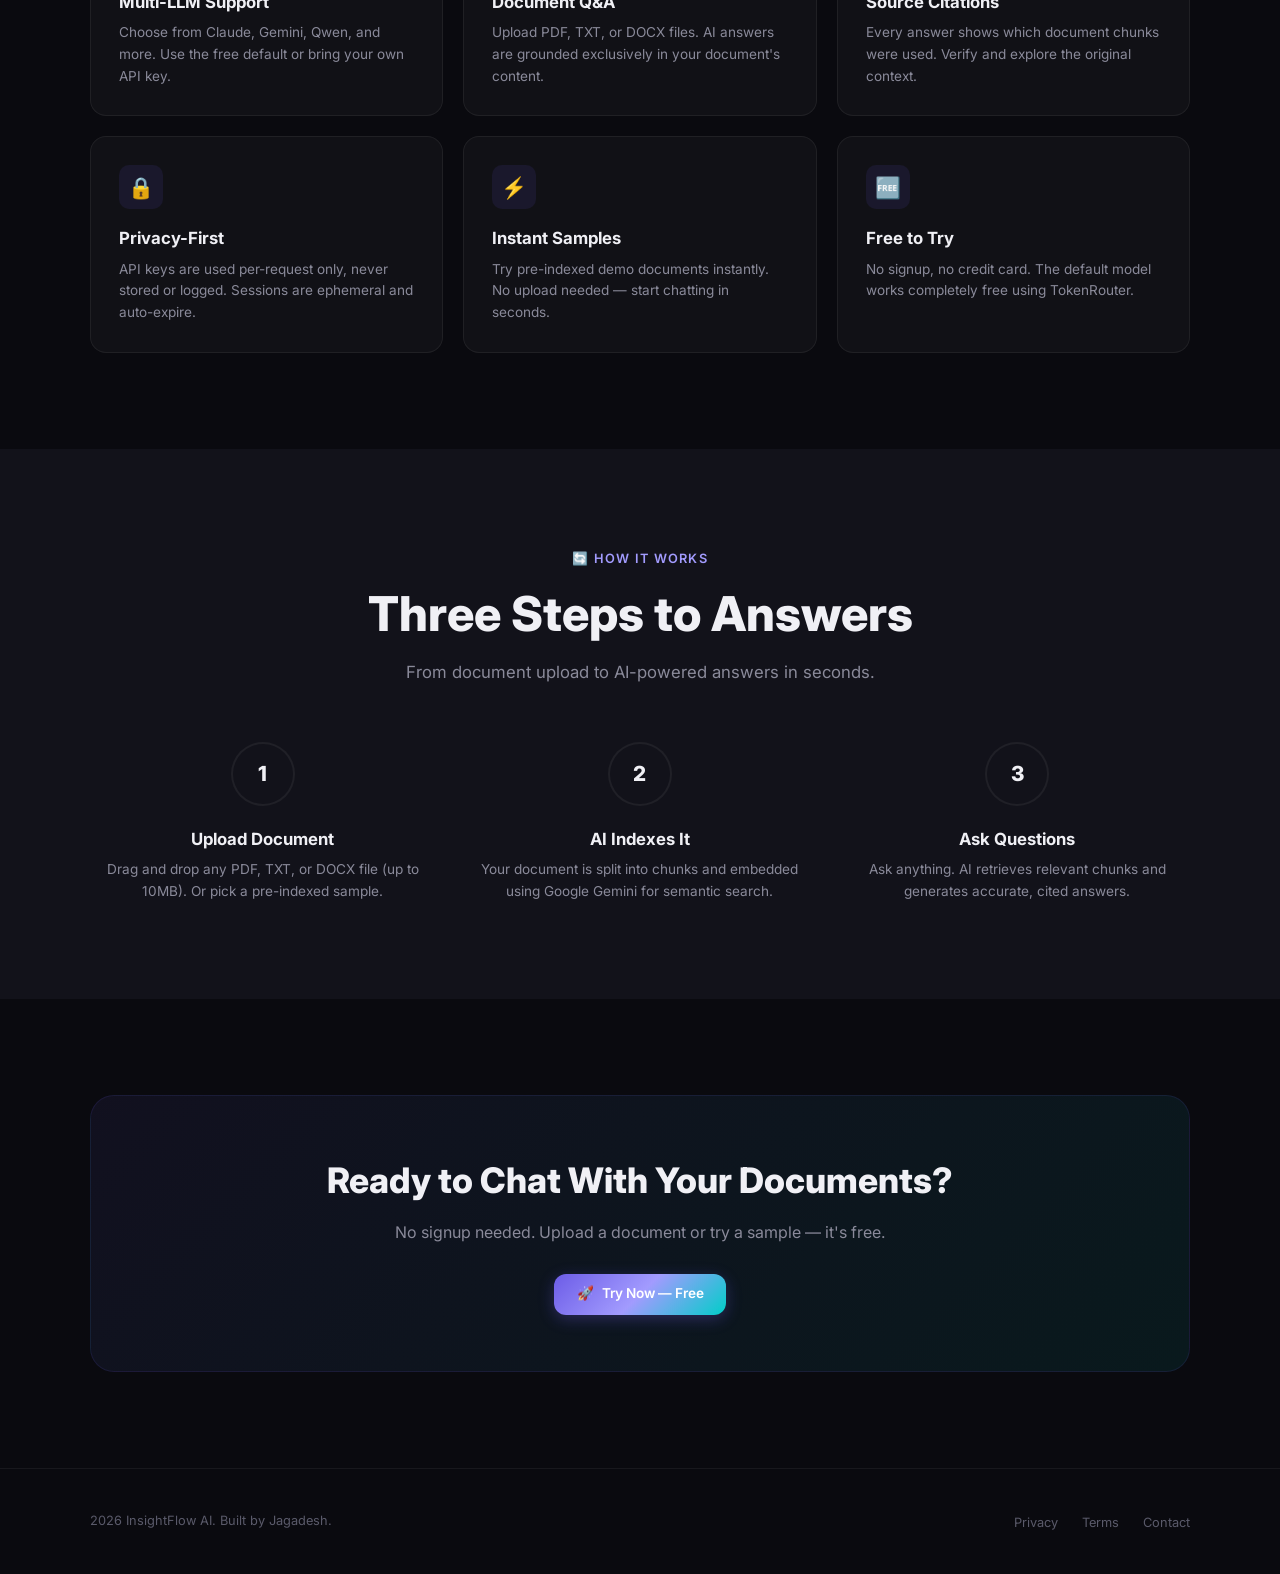
==== commit 5ac5a07d: "feat: full-stack Document Q&A RAG web app - Backend: FastAPI + Gemini embeddings + ChromaDB + multi-" ====
--- a/index.html
+++ b/index.html
@@ -3,663 +3,11 @@
 <head>
     <meta charset="UTF-8">
     <meta name="viewport" content="width=device-width, initial-scale=1.0">
-    <title>InsightFlow AI — Instant Data Insights, Powered by AI</title>
-    <meta name="description" content="Upload any CSV or Excel file and get instant AI-powered insights, visualizations, and plain-English summaries. InsightFlow AI makes data analysis simple for everyone.">
-    <link rel="preconnect" href="https://fonts.googleapis.com">
-    <link rel="preconnect" href="https://fonts.gstatic.com" crossorigin>
-    <link href="https://fonts.googleapis.com/css2?family=Inter:wght@300;400;500;600;700;800;900&display=swap" rel="stylesheet">
+    <title>InsightFlow AI — Document Q&A Powered by RAG</title>
+    <meta name="description" content="Upload any PDF, TXT, or DOCX file and ask questions — get AI-powered answers with source citations using Retrieval Augmented Generation.">
     <link rel="icon" type="image/svg+xml" href="data:image/svg+xml,<svg xmlns='http://www.w3.org/2000/svg' viewBox='0 0 100 100'><text y='.9em' font-size='90'>⚡</text></svg>">
-    <style>
-        *, *::before, *::after {
-            margin: 0;
-            padding: 0;
-            box-sizing: border-box;
-        }
-
-        :root {
-            --bg-primary: #0a0a0f;
-            --bg-secondary: #12121a;
-            --bg-card: rgba(255, 255, 255, 0.03);
-            --border-subtle: rgba(255, 255, 255, 0.06);
-            --text-primary: #f0f0f5;
-            --text-secondary: #8a8a9a;
-            --text-muted: #5a5a6a;
-            --accent-1: #6c5ce7;
-            --accent-2: #a29bfe;
-            --accent-3: #00cec9;
-            --accent-gradient: linear-gradient(135deg, #6c5ce7 0%, #a29bfe 50%, #00cec9 100%);
-            --glow-purple: rgba(108, 92, 231, 0.15);
-            --glow-cyan: rgba(0, 206, 201, 0.15);
-        }
-
-        html {
-            scroll-behavior: smooth;
-        }
-
-        body {
-            font-family: 'Inter', -apple-system, BlinkMacSystemFont, sans-serif;
-            background: var(--bg-primary);
-            color: var(--text-primary);
-            line-height: 1.7;
-            overflow-x: hidden;
-        }
-
-        /* ====== ANIMATED BACKGROUND ====== */
-        .bg-grid {
-            position: fixed;
-            inset: 0;
-            z-index: 0;
-            background-image: 
-                linear-gradient(rgba(108, 92, 231, 0.03) 1px, transparent 1px),
-                linear-gradient(90deg, rgba(108, 92, 231, 0.03) 1px, transparent 1px);
-            background-size: 60px 60px;
-            pointer-events: none;
-        }
-
-        .bg-glow {
-            position: fixed;
-            width: 600px;
-            height: 600px;
-            border-radius: 50%;
-            filter: blur(120px);
-            opacity: 0.4;
-            pointer-events: none;
-            z-index: 0;
-        }
-
-        .bg-glow-1 {
-            top: -200px;
-            right: -100px;
-            background: var(--glow-purple);
-            animation: float 8s ease-in-out infinite;
-        }
-
-        .bg-glow-2 {
-            bottom: -200px;
-            left: -100px;
-            background: var(--glow-cyan);
-            animation: float 10s ease-in-out infinite reverse;
-        }
-
-        @keyframes float {
-            0%, 100% { transform: translate(0, 0) scale(1); }
-            50% { transform: translate(30px, -30px) scale(1.1); }
-        }
-
-        /* ====== NAVBAR ====== */
-        .navbar {
-            position: fixed;
-            top: 0;
-            left: 0;
-            right: 0;
-            z-index: 100;
-            padding: 1rem 2rem;
-            backdrop-filter: blur(20px);
-            background: rgba(10, 10, 15, 0.8);
-            border-bottom: 1px solid var(--border-subtle);
-            transition: all 0.3s ease;
-        }
-
-        .navbar-inner {
-            max-width: 1200px;
-            margin: 0 auto;
-            display: flex;
-            align-items: center;
-            justify-content: space-between;
-        }
-
-        .logo {
-            display: flex;
-            align-items: center;
-            gap: 0.75rem;
-            text-decoration: none;
-            font-weight: 800;
-            font-size: 1.25rem;
-            color: var(--text-primary);
-        }
-
-        .logo-icon {
-            width: 36px;
-            height: 36px;
-            border-radius: 10px;
-            background: var(--accent-gradient);
-            display: flex;
-            align-items: center;
-            justify-content: center;
-            font-size: 1.1rem;
-        }
-
-        .nav-links {
-            display: flex;
-            align-items: center;
-            gap: 2rem;
-            list-style: none;
-        }
-
-        .nav-links a {
-            color: var(--text-secondary);
-            text-decoration: none;
-            font-size: 0.9rem;
-            font-weight: 500;
-            transition: color 0.3s ease;
-        }
-
-        .nav-links a:hover {
-            color: var(--text-primary);
-        }
-
-        .btn {
-            display: inline-flex;
-            align-items: center;
-            gap: 0.5rem;
-            padding: 0.65rem 1.5rem;
-            border-radius: 10px;
-            font-weight: 600;
-            font-size: 0.9rem;
-            text-decoration: none;
-            transition: all 0.3s ease;
-            cursor: pointer;
-            border: none;
-            font-family: inherit;
-        }
-
-        .btn-primary {
-            background: var(--accent-gradient);
-            color: white;
-            box-shadow: 0 4px 20px rgba(108, 92, 231, 0.3);
-        }
-
-        .btn-primary:hover {
-            transform: translateY(-2px);
-            box-shadow: 0 8px 30px rgba(108, 92, 231, 0.4);
-        }
-
-        .btn-secondary {
-            background: var(--bg-card);
-            color: var(--text-primary);
-            border: 1px solid var(--border-subtle);
-        }
-
-        .btn-secondary:hover {
-            background: rgba(255, 255, 255, 0.06);
-            border-color: rgba(255, 255, 255, 0.12);
-        }
-
-        /* ====== HERO ====== */
-        .hero {
-            position: relative;
-            z-index: 1;
-            min-height: 100vh;
-            display: flex;
-            flex-direction: column;
-            align-items: center;
-            justify-content: center;
-            text-align: center;
-            padding: 8rem 2rem 4rem;
-        }
-
-        .hero-badge {
-            display: inline-flex;
-            align-items: center;
-            gap: 0.5rem;
-            padding: 0.4rem 1rem 0.4rem 0.5rem;
-            border-radius: 50px;
-            background: var(--bg-card);
-            border: 1px solid var(--border-subtle);
-            font-size: 0.8rem;
-            color: var(--text-secondary);
-            margin-bottom: 2rem;
-            animation: fadeInUp 0.8s ease forwards;
-        }
-
-        .hero-badge-dot {
-            width: 8px;
-            height: 8px;
-            border-radius: 50%;
-            background: var(--accent-3);
-            animation: pulse-dot 2s ease-in-out infinite;
-        }
-
-        @keyframes pulse-dot {
-            0%, 100% { opacity: 1; box-shadow: 0 0 0 0 rgba(0, 206, 201, 0.4); }
-            50% { opacity: 0.8; box-shadow: 0 0 0 6px rgba(0, 206, 201, 0); }
-        }
-
-        .hero h1 {
-            font-size: clamp(2.5rem, 6vw, 4.5rem);
-            font-weight: 900;
-            line-height: 1.1;
-            margin-bottom: 1.5rem;
-            animation: fadeInUp 0.8s ease 0.1s both;
-        }
-
-        .hero h1 .gradient-text {
-            background: var(--accent-gradient);
-            -webkit-background-clip: text;
-            -webkit-text-fill-color: transparent;
-            background-clip: text;
-        }
-
-        .hero p {
-            font-size: clamp(1rem, 2vw, 1.25rem);
-            color: var(--text-secondary);
-            max-width: 600px;
-            margin-bottom: 2.5rem;
-            animation: fadeInUp 0.8s ease 0.2s both;
-        }
-
-        .hero-cta {
-            display: flex;
-            align-items: center;
-            gap: 1rem;
-            animation: fadeInUp 0.8s ease 0.3s both;
-        }
-
-        @keyframes fadeInUp {
-            from { opacity: 0; transform: translateY(20px); }
-            to { opacity: 1; transform: translateY(0); }
-        }
-
-        /* Hero Visual */
-        .hero-visual {
-            margin-top: 4rem;
-            width: 100%;
-            max-width: 900px;
-            animation: fadeInUp 0.8s ease 0.4s both;
-        }
-
-        .browser-window {
-            border-radius: 16px;
-            border: 1px solid var(--border-subtle);
-            background: var(--bg-secondary);
-            overflow: hidden;
-            box-shadow: 
-                0 20px 60px rgba(0, 0, 0, 0.4),
-                0 0 100px var(--glow-purple);
-        }
-
-        .browser-header {
-            display: flex;
-            align-items: center;
-            gap: 8px;
-            padding: 14px 18px;
-            background: rgba(255, 255, 255, 0.02);
-            border-bottom: 1px solid var(--border-subtle);
-        }
-
-        .browser-dot {
-            width: 12px;
-            height: 12px;
-            border-radius: 50%;
-        }
-
-        .browser-dot:nth-child(1) { background: #ff5f56; }
-        .browser-dot:nth-child(2) { background: #ffbd2e; }
-        .browser-dot:nth-child(3) { background: #27c93f; }
-
-        .browser-body {
-            padding: 2rem;
-            min-height: 300px;
-            display: flex;
-            flex-direction: column;
-            gap: 1.5rem;
-        }
-
-        .demo-upload {
-            display: flex;
-            flex-direction: column;
-            align-items: center;
-            justify-content: center;
-            padding: 2.5rem;
-            border: 2px dashed rgba(108, 92, 231, 0.3);
-            border-radius: 12px;
-            background: rgba(108, 92, 231, 0.03);
-            transition: all 0.3s ease;
-        }
-
-        .demo-upload:hover {
-            border-color: rgba(108, 92, 231, 0.5);
-            background: rgba(108, 92, 231, 0.06);
-        }
-
-        .upload-icon {
-            font-size: 2.5rem;
-            margin-bottom: 0.75rem;
-        }
-
-        .upload-text {
-            color: var(--text-secondary);
-            font-size: 0.95rem;
-        }
-
-        .upload-text strong {
-            color: var(--accent-2);
-        }
-
-        .demo-results {
-            display: grid;
-            grid-template-columns: repeat(3, 1fr);
-            gap: 1rem;
-        }
-
-        .demo-card {
-            padding: 1.25rem;
-            border-radius: 12px;
-            background: var(--bg-card);
-            border: 1px solid var(--border-subtle);
-        }
-
-        .demo-card-label {
-            font-size: 0.75rem;
-            color: var(--text-muted);
-            text-transform: uppercase;
-            letter-spacing: 0.05em;
-            margin-bottom: 0.5rem;
-        }
-
-        .demo-card-value {
-            font-size: 1.5rem;
-            font-weight: 700;
-        }
-
-        .demo-card:nth-child(1) .demo-card-value { color: var(--accent-2); }
-        .demo-card:nth-child(2) .demo-card-value { color: var(--accent-3); }
-        .demo-card:nth-child(3) .demo-card-value { color: #fd79a8; }
-
-        /* ====== SECTIONS ====== */
-        section {
-            position: relative;
-            z-index: 1;
-            padding: 6rem 2rem;
-        }
-
-        .section-inner {
-            max-width: 1200px;
-            margin: 0 auto;
-        }
-
-        .section-label {
-            display: inline-flex;
-            align-items: center;
-            gap: 0.5rem;
-            font-size: 0.8rem;
-            font-weight: 600;
-            text-transform: uppercase;
-            letter-spacing: 0.1em;
-            color: var(--accent-2);
-            margin-bottom: 1rem;
-        }
-
-        .section-title {
-            font-size: clamp(2rem, 4vw, 3rem);
-            font-weight: 800;
-            line-height: 1.2;
-            margin-bottom: 1rem;
-        }
-
-        .section-subtitle {
-            font-size: 1.1rem;
-            color: var(--text-secondary);
-            max-width: 600px;
-            margin-bottom: 4rem;
-        }
-
-        /* ====== FEATURES ====== */
-        .features-grid {
-            display: grid;
-            grid-template-columns: repeat(auto-fit, minmax(320px, 1fr));
-            gap: 1.5rem;
-        }
-
-        .feature-card {
-            padding: 2rem;
-            border-radius: 16px;
-            background: var(--bg-card);
-            border: 1px solid var(--border-subtle);
-            transition: all 0.4s ease;
-            position: relative;
-            overflow: hidden;
-        }
-
-        .feature-card::before {
-            content: '';
-            position: absolute;
-            top: 0;
-            left: 0;
-            right: 0;
-            height: 2px;
-            background: var(--accent-gradient);
-            opacity: 0;
-            transition: opacity 0.4s ease;
-        }
-
-        .feature-card:hover {
-            border-color: rgba(108, 92, 231, 0.2);
-            transform: translateY(-4px);
-            box-shadow: 0 12px 40px rgba(0, 0, 0, 0.2);
-        }
-
-        .feature-card:hover::before {
-            opacity: 1;
-        }
-
-        .feature-icon {
-            width: 48px;
-            height: 48px;
-            border-radius: 12px;
-            display: flex;
-            align-items: center;
-            justify-content: center;
-            font-size: 1.4rem;
-            margin-bottom: 1.25rem;
-        }
-
-        .feature-card:nth-child(1) .feature-icon { background: rgba(108, 92, 231, 0.15); }
-        .feature-card:nth-child(2) .feature-icon { background: rgba(0, 206, 201, 0.15); }
-        .feature-card:nth-child(3) .feature-icon { background: rgba(253, 121, 168, 0.15); }
-        .feature-card:nth-child(4) .feature-icon { background: rgba(255, 189, 46, 0.15); }
-        .feature-card:nth-child(5) .feature-icon { background: rgba(85, 230, 193, 0.15); }
-        .feature-card:nth-child(6) .feature-icon { background: rgba(162, 155, 254, 0.15); }
-
-        .feature-card h3 {
-            font-size: 1.15rem;
-            font-weight: 700;
-            margin-bottom: 0.5rem;
-        }
-
-        .feature-card p {
-            font-size: 0.9rem;
-            color: var(--text-secondary);
-            line-height: 1.6;
-        }
-
-        /* ====== HOW IT WORKS ====== */
-        .steps {
-            display: grid;
-            grid-template-columns: repeat(3, 1fr);
-            gap: 2rem;
-            position: relative;
-        }
-
-        .steps::before {
-            content: '';
-            position: absolute;
-            top: 40px;
-            left: 15%;
-            right: 15%;
-            height: 2px;
-            background: var(--border-subtle);
-        }
-
-        .step {
-            text-align: center;
-            position: relative;
-        }
-
-        .step-number {
-            width: 80px;
-            height: 80px;
-            border-radius: 50%;
-            background: var(--bg-secondary);
-            border: 2px solid var(--border-subtle);
-            display: flex;
-            align-items: center;
-            justify-content: center;
-            font-size: 1.5rem;
-            font-weight: 800;
-            margin: 0 auto 1.5rem;
-            position: relative;
-            z-index: 1;
-            transition: all 0.3s ease;
-        }
-
-        .step:hover .step-number {
-            border-color: var(--accent-1);
-            box-shadow: 0 0 30px var(--glow-purple);
-            background: var(--accent-gradient);
-            color: white;
-        }
-
-        .step h3 {
-            font-size: 1.15rem;
-            font-weight: 700;
-            margin-bottom: 0.5rem;
-        }
-
-        .step p {
-            font-size: 0.9rem;
-            color: var(--text-secondary);
-        }
-
-        /* ====== STATS ====== */
-        .stats {
-            display: grid;
-            grid-template-columns: repeat(4, 1fr);
-            gap: 2rem;
-            padding: 3rem 0;
-        }
-
-        .stat {
-            text-align: center;
-        }
-
-        .stat-value {
-            font-size: 2.5rem;
-            font-weight: 900;
-            background: var(--accent-gradient);
-            -webkit-background-clip: text;
-            -webkit-text-fill-color: transparent;
-            background-clip: text;
-        }
-
-        .stat-label {
-            font-size: 0.85rem;
-            color: var(--text-muted);
-            margin-top: 0.25rem;
-        }
-
-        /* ====== CTA ====== */
-        .cta-section {
-            text-align: center;
-        }
-
-        .cta-box {
-            padding: 4rem;
-            border-radius: 24px;
-            background: linear-gradient(135deg, rgba(108, 92, 231, 0.1) 0%, rgba(0, 206, 201, 0.1) 100%);
-            border: 1px solid rgba(108, 92, 231, 0.15);
-            position: relative;
-            overflow: hidden;
-        }
-
-        .cta-box::before {
-            content: '';
-            position: absolute;
-            inset: 0;
-            background: radial-gradient(ellipse at center, rgba(108, 92, 231, 0.08) 0%, transparent 70%);
-            pointer-events: none;
-        }
-
-        .cta-box h2 {
-            font-size: clamp(1.8rem, 3vw, 2.5rem);
-            font-weight: 800;
-            margin-bottom: 1rem;
-            position: relative;
-        }
-
-        .cta-box p {
-            color: var(--text-secondary);
-            font-size: 1.1rem;
-            margin-bottom: 2rem;
-            position: relative;
-        }
-
-        .cta-box .btn {
-            position: relative;
-        }
-
-        /* ====== FOOTER ====== */
-        footer {
-            position: relative;
-            z-index: 1;
-            padding: 3rem 2rem;
-            border-top: 1px solid var(--border-subtle);
-        }
-
-        .footer-inner {
-            max-width: 1200px;
-            margin: 0 auto;
-            display: flex;
-            justify-content: space-between;
-            align-items: center;
-        }
-
-        .footer-text {
-            font-size: 0.85rem;
-            color: var(--text-muted);
-        }
-
-        .footer-links {
-            display: flex;
-            gap: 1.5rem;
-            list-style: none;
-        }
-
-        .footer-links a {
-            color: var(--text-muted);
-            text-decoration: none;
-            font-size: 0.85rem;
-            transition: color 0.3s ease;
-        }
-
-        .footer-links a:hover {
-            color: var(--text-secondary);
-        }
-
-        /* ====== RESPONSIVE ====== */
-        @media (max-width: 768px) {
-            .nav-links { display: none; }
-            .demo-results { grid-template-columns: 1fr; }
-            .steps { grid-template-columns: 1fr; }
-            .steps::before { display: none; }
-            .stats { grid-template-columns: repeat(2, 1fr); }
-            .hero-cta { flex-direction: column; }
-            .footer-inner { flex-direction: column; gap: 1rem; }
-            .cta-box { padding: 2.5rem 1.5rem; }
-        }
-
-        /* ====== SCROLL REVEAL ====== */
-        .reveal {
-            opacity: 0;
-            transform: translateY(30px);
-            transition: all 0.7s ease;
-        }
-
-        .reveal.visible {
-            opacity: 1;
-            transform: translateY(0);
-        }
-    </style>
+    <link rel="stylesheet" href="assets/css/common.css">
+    <link rel="stylesheet" href="assets/css/landing.css">
 </head>
 <body>
     <!-- Background Effects -->
@@ -668,7 +16,7 @@
     <div class="bg-glow bg-glow-2"></div>
 
     <!-- Navbar -->
-    <nav class="navbar" id="navbar">
+    <nav class="navbar">
         <div class="navbar-inner">
             <a href="#" class="logo">
                 <div class="logo-icon">⚡</div>
@@ -677,35 +25,35 @@
             <ul class="nav-links">
                 <li><a href="#features">Features</a></li>
                 <li><a href="#how-it-works">How It Works</a></li>
-                <li><a href="mailto:hello@insightflowai.online">Contact</a></li>
-                <li><a href="#cta" class="btn btn-primary">Get Early Access</a></li>
+                <li><a href="app/" class="active">App</a></li>
+                <li><a href="https://github.com/jagadeshlav/InsightFlow-AI-" target="_blank">GitHub</a></li>
             </ul>
         </div>
     </nav>
 
     <!-- Hero -->
-    <section class="hero" id="hero">
+    <section class="hero">
         <div class="hero-badge">
             <div class="hero-badge-dot"></div>
-            Now in Private Beta — Launching Soon
+            Live — Try It Free
         </div>
         <h1>
-            Turn Raw Data Into<br>
-            <span class="gradient-text">Instant AI Insights</span>
+            Turn Documents Into<br>
+            <span class="gradient-text">Instant AI Answers</span>
         </h1>
         <p>
-            Upload any CSV or Excel file and get automated analysis, smart visualizations, and plain-English summaries — no coding required.
+            Upload any PDF, TXT, or DOCX file and ask questions. Get accurate, source-cited answers powered by RAG and multi-provider AI models.
         </p>
         <div class="hero-cta">
-            <a href="#cta" class="btn btn-primary" id="hero-cta-btn">
-                <span>🚀</span> Request Early Access
+            <a href="app/" class="btn btn-primary">
+                <span>🚀</span> Try Now — Free
             </a>
             <a href="#how-it-works" class="btn btn-secondary">
                 <span>▶</span> See How It Works
             </a>
         </div>
 
-        <!-- Hero Visual -->
+        <!-- Hero Visual: Chat Preview -->
         <div class="hero-visual">
             <div class="browser-window">
                 <div class="browser-header">
@@ -714,25 +62,23 @@
                     <div class="browser-dot"></div>
                 </div>
                 <div class="browser-body">
-                    <div class="demo-upload">
-                        <div class="upload-icon">📊</div>
-                        <div class="upload-text">
-                            <strong>Drop your file here</strong> or click to browse<br>
-                            <small style="color: var(--text-muted)">Supports CSV, XLSX, JSON — up to 100MB</small>
-                        </div>
-                    </div>
-                    <div class="demo-results">
-                        <div class="demo-card">
-                            <div class="demo-card-label">Rows Analyzed</div>
-                            <div class="demo-card-value">24,831</div>
-                        </div>
-                        <div class="demo-card">
-                            <div class="demo-card-label">Insights Found</div>
-                            <div class="demo-card-value">18</div>
-                        </div>
-                        <div class="demo-card">
-                            <div class="demo-card-label">Analysis Time</div>
-                            <div class="demo-card-value">2.4s</div>
+                    <div style="font-size: 0.7rem; color: var(--text-muted); margin-bottom: 0.5rem;">📎 annual_report.pdf (142 chunks indexed) • 🤖 qwen/qwen3.8-max-free</div>
+                    <div class="demo-chat-preview">
+                        <div class="demo-msg user">
+                            <div class="label">You</div>
+                            What was the total revenue in Q3?
+                        </div>
+                        <div class="demo-msg ai">
+                            <div class="label">AI (with sources)</div>
+                            Q3 total revenue was $4.2 million, representing a 23% increase from Q2. Engineering services contributed 62% of this figure.
+                        </div>
+                        <div class="demo-msg user">
+                            <div class="label">You</div>
+                            Which department had the highest growth?
+                        </div>
+                        <div class="demo-msg ai">
+                            <div class="label">AI (with sources)</div>
+                            The Cloud Infrastructure department had the highest growth at 41% QoQ, driven by new enterprise contracts.
                         </div>
                     </div>
                 </div>
@@ -745,41 +91,39 @@
         <div class="section-inner">
             <div class="reveal">
                 <div class="section-label">⚡ Features</div>
-                <h2 class="section-title">Everything You Need to<br>Understand Your Data</h2>
-                <p class="section-subtitle">
-                    Powerful AI-driven analysis tools that transform complex datasets into actionable intelligence.
-                </p>
+                <h2 class="section-title">Everything You Need to<br>Chat With Your Documents</h2>
+                <p class="section-subtitle">Upload, ask, and get accurate AI answers grounded in your document's content.</p>
             </div>
             <div class="features-grid">
                 <div class="feature-card reveal">
                     <div class="feature-icon">🤖</div>
-                    <h3>AI-Powered Analysis</h3>
-                    <p>Advanced LLM models automatically detect patterns, anomalies, and correlations hidden in your data.</p>
-                </div>
-                <div class="feature-card reveal">
-                    <div class="feature-icon">📈</div>
-                    <h3>Smart Visualizations</h3>
-                    <p>Auto-generated charts and graphs tailored to your data type — histograms, scatter plots, heatmaps, and more.</p>
-                </div>
-                <div class="feature-card reveal">
-                    <div class="feature-icon">💬</div>
-                    <h3>Natural Language Summaries</h3>
-                    <p>Get plain-English explanations of your data's story. No statistics degree required.</p>
+                    <h3>Multi-LLM Support</h3>
+                    <p>Choose from Claude, Gemini, Qwen, and more. Use the free default or bring your own API key.</p>
+                </div>
+                <div class="feature-card reveal">
+                    <div class="feature-icon">📄</div>
+                    <h3>Document Q&A</h3>
+                    <p>Upload PDF, TXT, or DOCX files. AI answers are grounded exclusively in your document's content.</p>
+                </div>
+                <div class="feature-card reveal">
+                    <div class="feature-icon">📌</div>
+                    <h3>Source Citations</h3>
+                    <p>Every answer shows which document chunks were used. Verify and explore the original context.</p>
                 </div>
                 <div class="feature-card reveal">
                     <div class="feature-icon">🔒</div>
-                    <h3>Enterprise Security</h3>
-                    <p>Your data never leaves your environment. End-to-end encryption with SOC 2 compliance.</p>
+                    <h3>Privacy-First</h3>
+                    <p>API keys are used per-request only, never stored or logged. Sessions are ephemeral and auto-expire.</p>
                 </div>
                 <div class="feature-card reveal">
                     <div class="feature-icon">⚡</div>
-                    <h3>Blazing Fast</h3>
-                    <p>Analyze millions of rows in seconds. Optimized pipelines built on cutting-edge infrastructure.</p>
-                </div>
-                <div class="feature-card reveal">
-                    <div class="feature-icon">🔌</div>
-                    <h3>API & Integrations</h3>
-                    <p>Connect to databases, cloud storage, or embed insights directly into your existing workflows via REST API.</p>
+                    <h3>Instant Samples</h3>
+                    <p>Try pre-indexed demo documents instantly. No upload needed — start chatting in seconds.</p>
+                </div>
+                <div class="feature-card reveal">
+                    <div class="feature-icon">🆓</div>
+                    <h3>Free to Try</h3>
+                    <p>No signup, no credit card. The default model works completely free using TokenRouter.</p>
                 </div>
             </div>
         </div>
@@ -790,59 +134,39 @@
         <div class="section-inner">
             <div class="reveal" style="text-align: center;">
                 <div class="section-label">🔄 How It Works</div>
-                <h2 class="section-title">Three Steps to Intelligence</h2>
+                <h2 class="section-title">Three Steps to Answers</h2>
                 <p class="section-subtitle" style="margin-left: auto; margin-right: auto;">
-                    From raw data to actionable insights in under 30 seconds.
+                    From document upload to AI-powered answers in seconds.
                 </p>
             </div>
             <div class="steps reveal">
                 <div class="step">
                     <div class="step-number">1</div>
-                    <h3>Upload Your Data</h3>
-                    <p>Drag and drop any CSV, Excel, or JSON file. Or connect directly to your database.</p>
+                    <h3>Upload Document</h3>
+                    <p>Drag and drop any PDF, TXT, or DOCX file (up to 10MB). Or pick a pre-indexed sample.</p>
                 </div>
                 <div class="step">
                     <div class="step-number">2</div>
-                    <h3>AI Analyzes</h3>
-                    <p>Our AI engine processes your data, detecting patterns, outliers, and key metrics automatically.</p>
+                    <h3>AI Indexes It</h3>
+                    <p>Your document is split into chunks and embedded using Google Gemini for semantic search.</p>
                 </div>
                 <div class="step">
                     <div class="step-number">3</div>
-                    <h3>Get Insights</h3>
-                    <p>Receive interactive dashboards, visual charts, and plain-English summaries instantly.</p>
-                </div>
-            </div>
-
-            <!-- Stats -->
-            <div class="stats reveal">
-                <div class="stat">
-                    <div class="stat-value">50K+</div>
-                    <div class="stat-label">Files Analyzed</div>
-                </div>
-                <div class="stat">
-                    <div class="stat-value">2.1s</div>
-                    <div class="stat-label">Avg Analysis Time</div>
-                </div>
-                <div class="stat">
-                    <div class="stat-value">99.2%</div>
-                    <div class="stat-label">Accuracy Rate</div>
-                </div>
-                <div class="stat">
-                    <div class="stat-value">500+</div>
-                    <div class="stat-label">Beta Users</div>
+                    <h3>Ask Questions</h3>
+                    <p>Ask anything. AI retrieves relevant chunks and generates accurate, cited answers.</p>
                 </div>
             </div>
         </div>
     </section>
 
     <!-- CTA -->
-    <section class="cta-section" id="cta">
+    <section class="cta-section">
         <div class="section-inner">
             <div class="cta-box reveal">
-                <h2>Ready to Unlock Your Data's Potential?</h2>
-                <p>Join the private beta and be among the first to experience AI-powered data analysis.</p>
-                <a href="mailto:hello@insightflowai.online" class="btn btn-primary" id="final-cta-btn">
-                    <span>🚀</span> Request Early Access
+                <h2>Ready to Chat With Your Documents?</h2>
+                <p>No signup needed. Upload a document or try a sample — it's free.</p>
+                <a href="app/" class="btn btn-primary">
+                    <span>🚀</span> Try Now — Free
                 </a>
             </div>
         </div>
@@ -851,47 +175,30 @@
     <!-- Footer -->
     <footer>
         <div class="footer-inner">
-            <div class="footer-text">© 2026 InsightFlow AI. All rights reserved.</div>
+            <div class="footer-text">2026 InsightFlow AI. Built by Jagadesh.</div>
             <ul class="footer-links">
-                <li><a href="privacy.html">Privacy Policy</a></li>
-                <li><a href="terms.html">Terms of Service</a></li>
+                <li><a href="privacy.html">Privacy</a></li>
+                <li><a href="terms.html">Terms</a></li>
                 <li><a href="mailto:hello@insightflowai.online">Contact</a></li>
             </ul>
         </div>
     </footer>
 
-    <!-- Scripts -->
+    <!-- Scroll Reveal Script -->
     <script>
-        // Scroll reveal
         const revealElements = document.querySelectorAll('.reveal');
         const observer = new IntersectionObserver((entries) => {
             entries.forEach(entry => {
-                if (entry.isIntersecting) {
-                    entry.target.classList.add('visible');
-                }
+                if (entry.isIntersecting) entry.target.classList.add('visible');
             });
         }, { threshold: 0.1, rootMargin: '0px 0px -50px 0px' });
-
         revealElements.forEach(el => observer.observe(el));
 
         // Navbar scroll effect
         window.addEventListener('scroll', () => {
-            const navbar = document.getElementById('navbar');
-            if (window.scrollY > 50) {
-                navbar.style.padding = '0.6rem 2rem';
-            } else {
-                navbar.style.padding = '1rem 2rem';
-            }
+            const navbar = document.querySelector('.navbar');
+            navbar.style.padding = window.scrollY > 50 ? '0.5rem 2rem' : '0.75rem 2rem';
         });
-
-        // Smooth counter animation for stats
-        const animateCounters = () => {
-            const stats = document.querySelectorAll('.stat-value');
-            stats.forEach(stat => {
-                const text = stat.textContent;
-                // Keep as is — the visual numbers are static for landing page
-            });
-        };
     </script>
 </body>
 </html>
--- a/assets/css/common.css
+++ b/assets/css/common.css
@@ -0,0 +1,252 @@
+/* ====== InsightFlow AI — Common Styles ====== */
+/* Shared variables, fonts, base, background effects, glassmorphism */
+
+@import url('https://fonts.googleapis.com/css2?family=Inter:wght@300;400;500;600;700;800;900&display=swap');
+
+*, *::before, *::after {
+    margin: 0;
+    padding: 0;
+    box-sizing: border-box;
+}
+
+:root {
+    --bg-primary: #0a0a0f;
+    --bg-secondary: #12121a;
+    --bg-card: rgba(255, 255, 255, 0.03);
+    --bg-card-hover: rgba(255, 255, 255, 0.06);
+    --border-subtle: rgba(255, 255, 255, 0.06);
+    --border-hover: rgba(255, 255, 255, 0.12);
+    --text-primary: #f0f0f5;
+    --text-secondary: #8a8a9a;
+    --text-muted: #5a5a6a;
+    --accent-1: #6c5ce7;
+    --accent-2: #a29bfe;
+    --accent-3: #00cec9;
+    --accent-gradient: linear-gradient(135deg, #6c5ce7 0%, #a29bfe 50%, #00cec9 100%);
+    --glow-purple: rgba(108, 92, 231, 0.15);
+    --glow-cyan: rgba(0, 206, 201, 0.15);
+    --success: #00b894;
+    --error: #e74c3c;
+    --warning: #fdcb6e;
+    --radius-sm: 8px;
+    --radius-md: 12px;
+    --radius-lg: 16px;
+    --radius-xl: 24px;
+    --shadow-sm: 0 2px 8px rgba(0, 0, 0, 0.2);
+    --shadow-md: 0 8px 24px rgba(0, 0, 0, 0.3);
+    --shadow-lg: 0 16px 48px rgba(0, 0, 0, 0.4);
+}
+
+html { scroll-behavior: smooth; }
+
+body {
+    font-family: 'Inter', -apple-system, BlinkMacSystemFont, sans-serif;
+    background: var(--bg-primary);
+    color: var(--text-primary);
+    line-height: 1.6;
+    overflow-x: hidden;
+    min-height: 100vh;
+}
+
+/* ====== Background Effects ====== */
+.bg-grid {
+    position: fixed;
+    inset: 0;
+    z-index: 0;
+    background-image:
+        linear-gradient(rgba(108, 92, 231, 0.03) 1px, transparent 1px),
+        linear-gradient(90deg, rgba(108, 92, 231, 0.03) 1px, transparent 1px);
+    background-size: 60px 60px;
+    pointer-events: none;
+}
+
+.bg-glow {
+    position: fixed;
+    width: 500px;
+    height: 500px;
+    border-radius: 50%;
+    filter: blur(120px);
+    opacity: 0.3;
+    pointer-events: none;
+    z-index: 0;
+}
+
+.bg-glow-1 {
+    top: -200px;
+    right: -100px;
+    background: var(--glow-purple);
+    animation: float 8s ease-in-out infinite;
+}
+
+.bg-glow-2 {
+    bottom: -200px;
+    left: -100px;
+    background: var(--glow-cyan);
+    animation: float 10s ease-in-out infinite reverse;
+}
+
+@keyframes float {
+    0%, 100% { transform: translate(0, 0) scale(1); }
+    50% { transform: translate(30px, -30px) scale(1.1); }
+}
+
+/* ====== Navbar ====== */
+.navbar {
+    position: fixed;
+    top: 0;
+    left: 0;
+    right: 0;
+    z-index: 100;
+    padding: 0.75rem 2rem;
+    backdrop-filter: blur(20px);
+    background: rgba(10, 10, 15, 0.85);
+    border-bottom: 1px solid var(--border-subtle);
+}
+
+.navbar-inner {
+    max-width: 1200px;
+    margin: 0 auto;
+    display: flex;
+    align-items: center;
+    justify-content: space-between;
+}
+
+.logo {
+    display: flex;
+    align-items: center;
+    gap: 0.6rem;
+    text-decoration: none;
+    font-weight: 800;
+    font-size: 1.15rem;
+    color: var(--text-primary);
+}
+
+.logo-icon {
+    width: 32px;
+    height: 32px;
+    border-radius: 8px;
+    background: var(--accent-gradient);
+    display: flex;
+    align-items: center;
+    justify-content: center;
+    font-size: 0.9rem;
+}
+
+.nav-links {
+    display: flex;
+    align-items: center;
+    gap: 1.5rem;
+    list-style: none;
+}
+
+.nav-links a {
+    color: var(--text-secondary);
+    text-decoration: none;
+    font-size: 0.85rem;
+    font-weight: 500;
+    transition: color 0.3s ease;
+}
+
+.nav-links a:hover { color: var(--text-primary); }
+
+.nav-links a.active {
+    color: var(--accent-3);
+}
+
+/* ====== Buttons ====== */
+.btn {
+    display: inline-flex;
+    align-items: center;
+    justify-content: center;
+    gap: 0.5rem;
+    padding: 0.6rem 1.4rem;
+    border-radius: var(--radius-md);
+    font-weight: 600;
+    font-size: 0.85rem;
+    text-decoration: none;
+    transition: all 0.3s ease;
+    cursor: pointer;
+    border: none;
+    font-family: inherit;
+}
+
+.btn-primary {
+    background: var(--accent-gradient);
+    color: white;
+    box-shadow: 0 4px 16px rgba(108, 92, 231, 0.3);
+}
+
+.btn-primary:hover {
+    transform: translateY(-2px);
+    box-shadow: 0 6px 24px rgba(108, 92, 231, 0.4);
+}
+
+.btn-primary:disabled {
+    opacity: 0.5;
+    cursor: not-allowed;
+    transform: none;
+    box-shadow: none;
+}
+
+.btn-secondary {
+    background: var(--bg-card);
+    color: var(--text-primary);
+    border: 1px solid var(--border-subtle);
+}
+
+.btn-secondary:hover {
+    background: var(--bg-card-hover);
+    border-color: var(--border-hover);
+}
+
+/* ====== Glassmorphism Card ====== */
+.glass-card {
+    background: var(--bg-card);
+    border: 1px solid var(--border-subtle);
+    border-radius: var(--radius-lg);
+    backdrop-filter: blur(10px);
+    transition: all 0.3s ease;
+}
+
+.glass-card:hover {
+    border-color: var(--border-hover);
+    box-shadow: var(--shadow-md);
+}
+
+/* ====== Animations ====== */
+@keyframes fadeInUp {
+    from { opacity: 0; transform: translateY(20px); }
+    to { opacity: 1; transform: translateY(0); }
+}
+
+@keyframes shimmer {
+    0% { background-position: -200% 0; }
+    100% { background-position: 200% 0; }
+}
+
+@keyframes pulse-border {
+    0%, 100% { border-color: rgba(108, 92, 231, 0.3); }
+    50% { border-color: rgba(108, 92, 231, 0.7); }
+}
+
+@keyframes spin {
+    from { transform: rotate(0deg); }
+    to { transform: rotate(360deg); }
+}
+
+.animate-in {
+    animation: fadeInUp 0.5s ease forwards;
+}
+
+.skeleton {
+    background: linear-gradient(90deg, var(--bg-card) 25%, rgba(255,255,255,0.06) 50%, var(--bg-card) 75%);
+    background-size: 200% 100%;
+    animation: shimmer 1.5s infinite;
+    border-radius: var(--radius-sm);
+}
+
+/* ====== Responsive ====== */
+@media (max-width: 768px) {
+    .navbar { padding: 0.6rem 1rem; }
+    .nav-links { gap: 1rem; }
+}
--- a/assets/css/landing.css
+++ b/assets/css/landing.css
@@ -0,0 +1,303 @@
+/* ====== InsightFlow AI — Landing Page Styles ====== */
+
+/* ====== Hero ====== */
+.hero {
+    position: relative;
+    z-index: 1;
+    min-height: 100vh;
+    display: flex;
+    flex-direction: column;
+    align-items: center;
+    justify-content: center;
+    text-align: center;
+    padding: 8rem 2rem 4rem;
+}
+
+.hero-badge {
+    display: inline-flex;
+    align-items: center;
+    gap: 0.5rem;
+    padding: 0.4rem 1rem 0.4rem 0.5rem;
+    border-radius: 50px;
+    background: var(--bg-card);
+    border: 1px solid var(--border-subtle);
+    font-size: 0.8rem;
+    color: var(--text-secondary);
+    margin-bottom: 2rem;
+    animation: fadeInUp 0.8s ease forwards;
+}
+
+.hero-badge-dot {
+    width: 8px;
+    height: 8px;
+    border-radius: 50%;
+    background: var(--accent-3);
+    animation: pulse-dot 2s ease-in-out infinite;
+}
+
+@keyframes pulse-dot {
+    0%, 100% { opacity: 1; box-shadow: 0 0 0 0 rgba(0, 206, 201, 0.4); }
+    50% { opacity: 0.8; box-shadow: 0 0 0 6px rgba(0, 206, 201, 0); }
+}
+
+.hero h1 {
+    font-size: clamp(2.5rem, 6vw, 4.5rem);
+    font-weight: 900;
+    line-height: 1.1;
+    margin-bottom: 1.5rem;
+    animation: fadeInUp 0.8s ease 0.1s both;
+}
+
+.hero h1 .gradient-text {
+    background: var(--accent-gradient);
+    -webkit-background-clip: text;
+    -webkit-text-fill-color: transparent;
+    background-clip: text;
+}
+
+.hero p {
+    font-size: clamp(1rem, 2vw, 1.25rem);
+    color: var(--text-secondary);
+    max-width: 600px;
+    margin-bottom: 2.5rem;
+    animation: fadeInUp 0.8s ease 0.2s both;
+}
+
+.hero-cta {
+    display: flex;
+    align-items: center;
+    gap: 1rem;
+    animation: fadeInUp 0.8s ease 0.3s both;
+}
+
+/* Hero Visual */
+.hero-visual {
+    margin-top: 4rem;
+    width: 100%;
+    max-width: 800px;
+    animation: fadeInUp 0.8s ease 0.4s both;
+}
+
+.browser-window {
+    border-radius: 16px;
+    border: 1px solid var(--border-subtle);
+    background: var(--bg-secondary);
+    overflow: hidden;
+    box-shadow: 0 20px 60px rgba(0, 0, 0, 0.4), 0 0 80px var(--glow-purple);
+}
+
+.browser-header {
+    display: flex;
+    align-items: center;
+    gap: 8px;
+    padding: 12px 16px;
+    background: rgba(255, 255, 255, 0.02);
+    border-bottom: 1px solid var(--border-subtle);
+}
+
+.browser-dot { width: 10px; height: 10px; border-radius: 50%; }
+.browser-dot:nth-child(1) { background: #ff5f56; }
+.browser-dot:nth-child(2) { background: #ffbd2e; }
+.browser-dot:nth-child(3) { background: #27c93f; }
+
+.browser-body {
+    padding: 1.5rem;
+    display: flex;
+    flex-direction: column;
+    gap: 1rem;
+}
+
+.demo-chat-preview { display: flex; flex-direction: column; gap: 0.75rem; }
+
+.demo-msg {
+    padding: 0.6rem 1rem;
+    border-radius: 10px;
+    font-size: 0.8rem;
+    max-width: 80%;
+    line-height: 1.5;
+}
+
+.demo-msg.user {
+    align-self: flex-end;
+    background: rgba(108, 92, 231, 0.12);
+    border: 1px solid rgba(108, 92, 231, 0.2);
+}
+
+.demo-msg.ai {
+    align-self: flex-start;
+    background: var(--bg-card);
+    border: 1px solid var(--border-subtle);
+}
+
+.demo-msg .label {
+    font-size: 0.65rem;
+    font-weight: 600;
+    text-transform: uppercase;
+    letter-spacing: 0.05em;
+    margin-bottom: 0.2rem;
+}
+
+.demo-msg.user .label { color: var(--accent-2); }
+.demo-msg.ai .label { color: var(--accent-3); }
+
+/* ====== Sections ====== */
+section {
+    position: relative;
+    z-index: 1;
+    padding: 6rem 2rem;
+}
+
+.section-inner {
+    max-width: 1100px;
+    margin: 0 auto;
+}
+
+.section-label {
+    display: inline-flex;
+    align-items: center;
+    gap: 0.5rem;
+    font-size: 0.8rem;
+    font-weight: 600;
+    text-transform: uppercase;
+    letter-spacing: 0.1em;
+    color: var(--accent-2);
+    margin-bottom: 1rem;
+}
+
+.section-title {
+    font-size: clamp(2rem, 4vw, 3rem);
+    font-weight: 800;
+    line-height: 1.2;
+    margin-bottom: 1rem;
+}
+
+.section-subtitle {
+    font-size: 1.05rem;
+    color: var(--text-secondary);
+    max-width: 600px;
+    margin-bottom: 3.5rem;
+}
+
+/* ====== Features ====== */
+.features-grid {
+    display: grid;
+    grid-template-columns: repeat(auto-fit, minmax(280px, 1fr));
+    gap: 1.25rem;
+}
+
+.feature-card {
+    padding: 1.75rem;
+    border-radius: var(--radius-lg);
+    background: var(--bg-card);
+    border: 1px solid var(--border-subtle);
+    transition: all 0.4s ease;
+    position: relative;
+    overflow: hidden;
+}
+
+.feature-card::before {
+    content: '';
+    position: absolute;
+    top: 0; left: 0; right: 0;
+    height: 2px;
+    background: var(--accent-gradient);
+    opacity: 0;
+    transition: opacity 0.4s ease;
+}
+
+.feature-card:hover {
+    border-color: rgba(108, 92, 231, 0.2);
+    transform: translateY(-3px);
+    box-shadow: 0 10px 30px rgba(0, 0, 0, 0.2);
+}
+
+.feature-card:hover::before { opacity: 1; }
+
+.feature-icon {
+    width: 44px; height: 44px;
+    border-radius: 10px;
+    display: flex; align-items: center; justify-content: center;
+    font-size: 1.3rem;
+    margin-bottom: 1rem;
+    background: rgba(108, 92, 231, 0.1);
+}
+
+.feature-card h3 { font-size: 1.05rem; font-weight: 700; margin-bottom: 0.4rem; }
+.feature-card p { font-size: 0.85rem; color: var(--text-secondary); line-height: 1.6; }
+
+/* ====== How It Works ====== */
+.steps {
+    display: grid;
+    grid-template-columns: repeat(3, 1fr);
+    gap: 2rem;
+    text-align: center;
+}
+
+.step-number {
+    width: 64px; height: 64px;
+    border-radius: 50%;
+    background: var(--bg-secondary);
+    border: 2px solid var(--border-subtle);
+    display: flex; align-items: center; justify-content: center;
+    font-size: 1.3rem; font-weight: 800;
+    margin: 0 auto 1.25rem;
+    transition: all 0.3s ease;
+}
+
+.step:hover .step-number {
+    border-color: var(--accent-1);
+    box-shadow: 0 0 25px var(--glow-purple);
+    background: var(--accent-gradient);
+    color: white;
+}
+
+.step h3 { font-size: 1.05rem; font-weight: 700; margin-bottom: 0.4rem; }
+.step p { font-size: 0.85rem; color: var(--text-secondary); }
+
+/* ====== CTA ====== */
+.cta-section { text-align: center; }
+
+.cta-box {
+    padding: 3.5rem;
+    border-radius: var(--radius-xl);
+    background: linear-gradient(135deg, rgba(108, 92, 231, 0.08) 0%, rgba(0, 206, 201, 0.08) 100%);
+    border: 1px solid rgba(108, 92, 231, 0.12);
+}
+
+.cta-box h2 { font-size: clamp(1.6rem, 3vw, 2.2rem); font-weight: 800; margin-bottom: 0.75rem; }
+.cta-box p { color: var(--text-secondary); font-size: 1rem; margin-bottom: 1.75rem; }
+
+/* ====== Footer ====== */
+footer {
+    position: relative;
+    z-index: 1;
+    padding: 2.5rem 2rem;
+    border-top: 1px solid var(--border-subtle);
+}
+
+.footer-inner {
+    max-width: 1100px;
+    margin: 0 auto;
+    display: flex;
+    justify-content: space-between;
+    align-items: center;
+}
+
+.footer-text { font-size: 0.8rem; color: var(--text-muted); }
+
+.footer-links { display: flex; gap: 1.5rem; list-style: none; }
+.footer-links a { color: var(--text-muted); text-decoration: none; font-size: 0.8rem; transition: color 0.3s; }
+.footer-links a:hover { color: var(--text-secondary); }
+
+/* ====== Scroll Reveal ====== */
+.reveal { opacity: 0; transform: translateY(25px); transition: all 0.6s ease; }
+.reveal.visible { opacity: 1; transform: translateY(0); }
+
+/* ====== Responsive ====== */
+@media (max-width: 768px) {
+    .hero { padding: 6rem 1.5rem 3rem; }
+    .hero-cta { flex-direction: column; }
+    .steps { grid-template-columns: 1fr; }
+    .footer-inner { flex-direction: column; gap: 1rem; }
+    .cta-box { padding: 2rem 1.5rem; }
+}
